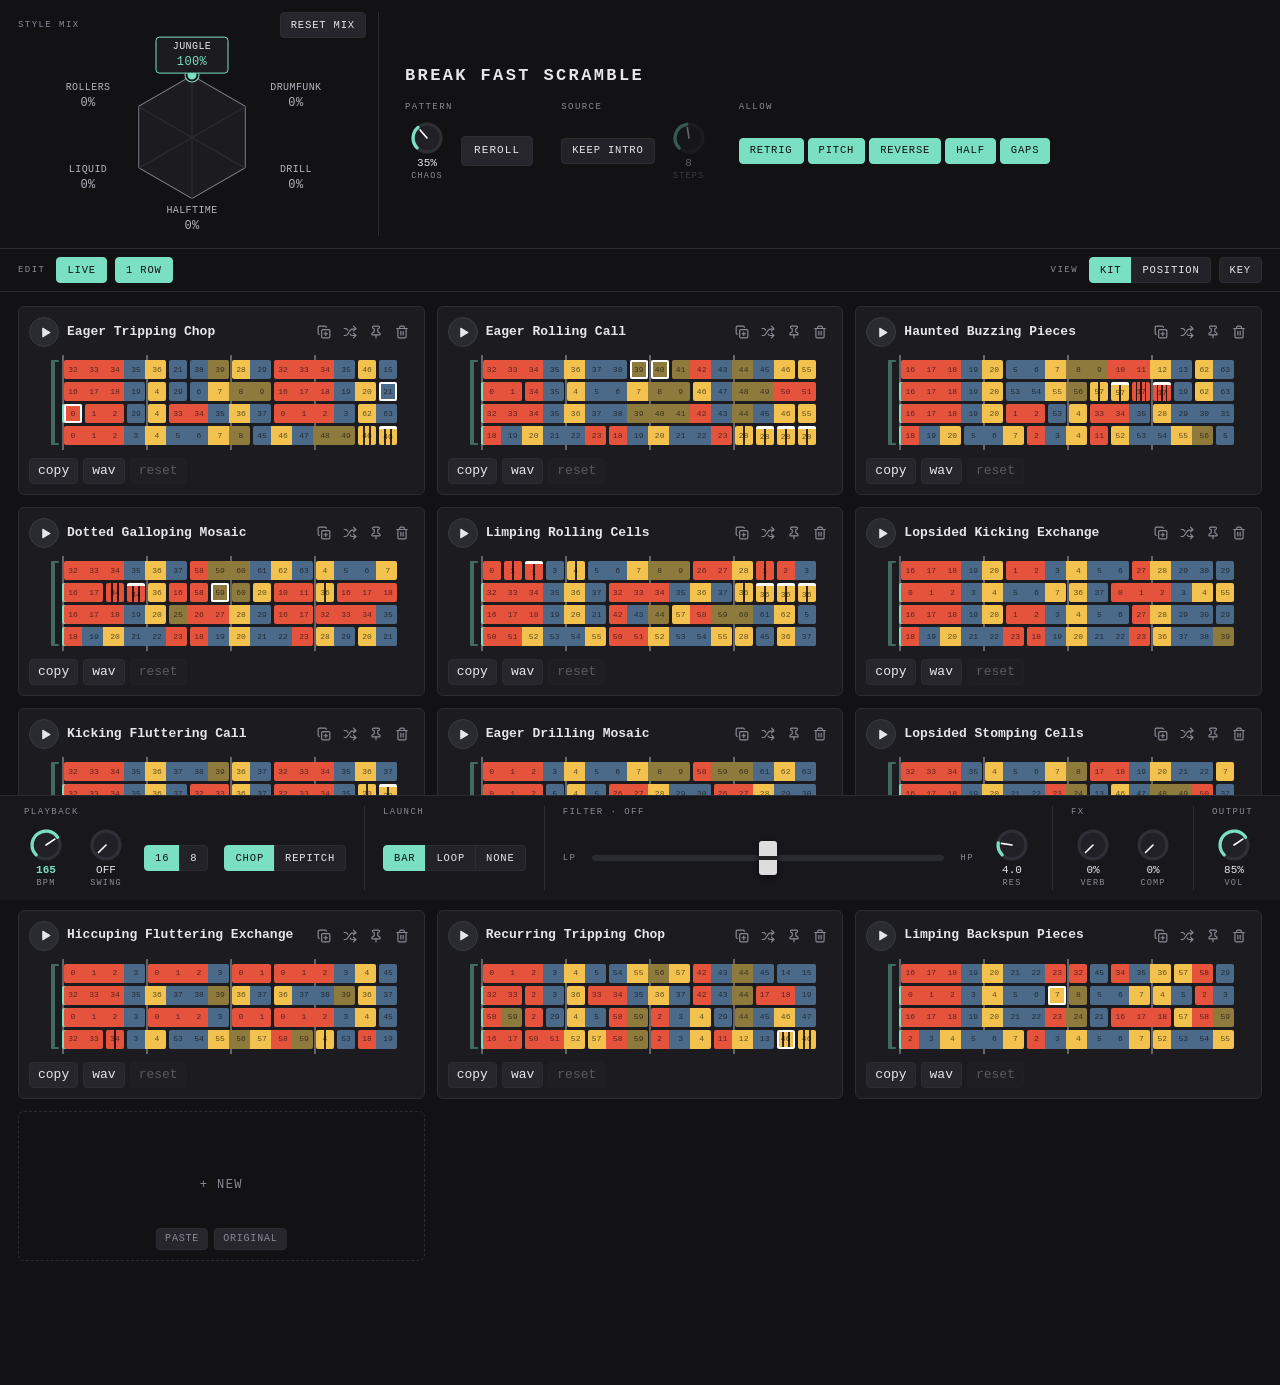
==== index.html @ 6abf44e1 "Add style blend pad and refine pattern editing and playback" ====
<!DOCTYPE html>
<html lang="en">
<head>
<meta charset="utf-8">
<title>Break Fast Scramble</title>
<link rel="stylesheet" href="css/styles.css">
</head>
<body>
<header class="generation-deck">
  <div id="ideas"></div>
  <div class="generation-controls">
    <h1>BREAK FAST SCRAMBLE</h1>
    <div class="generation-mod"><span class="cap">PATTERN</span><div class="row">
      <div class="knob" data-k="chaos" data-min="0" data-max="1" data-step="0.01" data-def="0.35" data-label="CHAOS"></div>
      <button id="gen" data-tip="REROLL — replace the current batch using the same settings. Pinned patterns and the playing pattern stay in place.">REROLL</button>
    </div></div>
    <div class="generation-mod"><span class="cap">SOURCE</span><div class="row">
      <button class="tog" data-k="keepIntro" data-tip="KEEP INTRO — use the first STEPS slices from the source break at the start of each generated pattern. The remaining steps stay in place.">KEEP INTRO</button>
      <div class="knob" data-k="lockN" data-min="1" data-max="16" data-step="1" data-def="8" data-label="STEPS"></div>
    </div></div>
    <div class="generation-mod"><span class="cap">ALLOW</span><div class="row"><div class="togs">
      <button class="tog" data-k="retrig" data-tip="RETRIG — stutter rolls: a slice retriggered inside one 16th, usually a snare at a phrase end. ×2 = 32nds, ×3 = 16th triplets, ×4 = 64ths. Shown as a cell split into that many parts.">RETRIG</button><button class="tog" data-k="pitch" data-tip="PITCH — rolls that ramp up in pitch, and half-time drags pitched down.">PITCH</button><button class="tog" data-k="rev" data-tip="REVERSE — the odd slice played backwards, usually just before a downbeat.">REVERSE</button><button class="tog" data-k="half" data-tip="HALF — half-speed drag: a segment of the break plays at half speed, so it lasts twice as long and drops an octave, like a slowing record. Lands at the end of a bar. With REVERSE also on, about 1 in 3 plays backwards: a rewind swell into the next downbeat.">HALF</button><button class="tog" data-k="gap" data-tip="GAPS — drops an occasional off-beat slice to silence.">GAPS</button>
    </div></div></div>
  </div>
</header>
<div id="pattern-tools" role="group" aria-label="Pattern editing and view">
  <div class="pattern-tool-group" role="group" aria-label="Edit"><span class="cap">EDIT</span>
    <button class="tog" data-k="live" data-tip="LIVE — while you drag a selection, the cards already show (and play) the swap or clone at the spot you're over. Move away and they go back; let go to keep it.">LIVE</button>
    <button class="tog" data-k="oneRow" data-tip="1 ROW — selections stay inside a single bar: a marquee only picks steps in the row it started on, and ⇧-click extends sideways only.">1 ROW</button>
  </div>
  <div class="pattern-tool-group" role="group" aria-label="View"><span class="cap">VIEW</span>
    <div class="seg" data-k="colors"><button data-v="kit" data-tip="KIT — colour each step by drum: kick, snare, ghost, ride.">KIT</button><button data-v="pos" data-tip="POSITION — colour each step by where it sits in the source: dark blue at the start of the break through purple and orange to yellow at the end (readable with red-green colour blindness). Unbroken segments read as smooth gradients; jumps show as colour breaks you can trace back to the source map.">POSITION</button></div>
    <button class="tog" data-k="keyShow" data-tip="KEY — see the full source pattern, play the original sample, and look up grid markings and editing shortcuts.">KEY</button>
  </div>
</div>
<div id="srcmap"></div>
<main id="cards"></main>
<div id="newtile">
  <button class="nt-go" title="a new pattern from the generator (current STYLES and settings)">+ NEW</button>
  <div class="nt-small"><button class="nt-paste" title="paste a pattern instead">PASTE</button><button class="nt-orig" title="bring back ORIGINAL: the break as it is, read-only, to listen to and drag steps from">ORIGINAL</button></div>
  <form class="nt-form"><input class="nt-in" spellcheck="false" autocomplete="off" placeholder="paste a pattern"><div class="nt-btns"><button type="submit" class="pri">LOAD</button><button type="button" class="nt-x">CANCEL</button></div><p>one token per 16th, <code>|</code> between bars · <code>12r</code> reversed · <code>12x3</code> roll · <code>12+5</code> pitch · <code>.</code> rest</p></form>
</div>
<div id="dj">
  <div class="mod"><span class="cap">PLAYBACK</span><div class="row">
    <div class="knob hero" data-k="out" data-min="80" data-max="200" data-step="0.5" data-def="165" data-label="BPM"></div>
    <div class="knob" data-k="swing" data-min="50" data-max="75" data-step="1" data-def="50" data-label="SWING"></div>
    <div class="seg" data-k="swU" data-tip="SWING ON — 16: every off-beat 16th is late (hats and ghost notes shuffle; jungle and garage feel). 8: the off-beat 8th is late, and the two 16ths inside each 8th stretch or squeeze to fit (a bigger, hip-hop or boogie lope)."><button data-v="16">16</button><button data-v="8">8</button></div>
    <div class="seg" data-k="mode"><button data-v="chop" data-tip="CHOP — each slice plays at its original pitch and is cut off when the next 16th starts. Keeps the tone; decays get shorter as BPM rises.">CHOP</button><button data-v="repitch" data-tip="REPITCH — the whole break is sped up like a sampler (165/140 ≈ +2.8 semitones). Nothing is cut; everything gets brighter and tighter.">REPITCH</button></div>
  </div></div>
  <div class="mod"><span class="cap">LAUNCH</span><div class="row">
    <div class="seg" data-k="q" data-tip="LAUNCH QUANTISE — when you press play on another pattern (or bar) while one is playing. BAR: switch at the next bar line. LOOP: let the current loop region finish first. NONE: switch instantly."><button data-v="bar">BAR</button><button data-v="loop">LOOP</button><button data-v="none">NONE</button></div>
  </div></div>
  <div class="mod fmod"><span class="cap">FILTER · <span id="fval">OFF</span></span><div class="row">
    <span class="cap">LP</span><div id="fader" data-tip="DJ filter — drag left for low-pass, right for high-pass, centre is off. Double-click to reset. Live only; WAV exports are dry (no filter, comp or verb)."><div id="ftrack"><div id="ffill"></div><div id="fcap"></div></div></div><span class="cap">HP</span>
    <div class="knob" data-k="res" data-min="0.5" data-max="18" data-step="0.1" data-def="4" data-label="RES"></div>
  </div></div>
  <div class="mod"><span class="cap">FX</span><div class="row">
    <div class="knob" data-k="verb" data-min="0" data-max="1" data-step="0.01" data-def="0" data-label="VERB"></div>
    <div class="knob" data-k="comp" data-min="0" data-max="1" data-step="0.01" data-def="0" data-label="COMP"></div>
  </div></div>
  <div class="mod"><span class="cap">OUTPUT</span><div class="row">
    <div class="knob" data-k="vol" data-min="0" data-max="1.2" data-step="0.01" data-def="0.85" data-label="VOL"></div>
  </div></div>
</div>
<div id="selbar" role="group" aria-label="Selected steps">
  <div class="sb-section sb-slice" role="group" aria-labelledby="sb-slice-label">
    <span id="sb-slice-label" class="sb-label">Slice</span>
    <div class="sb-grp">
      <button type="button" class="sb-vt" aria-expanded="false" aria-controls="sb-values" title="Show or edit the slice values of the selection">EDIT ▸</button>
      <input id="sb-values" class="sb-in" aria-label="Slice numbers" spellcheck="false" autocomplete="off" title="Enter a slice number to start a run, or one number per selected step. Esc cancels.">
    </div>
  </div>
  <div class="sb-section" role="group" aria-labelledby="sb-pitch-label">
    <span id="sb-pitch-label" class="sb-label">Pitch</span>
    <div class="sb-grp">
      <button type="button" data-op="pdn" title="Pitch down a semitone (⇧ = octave)" aria-label="Lower pitch">−</button>
      <span class="sb-p">0 st</span>
      <button type="button" data-op="pup" title="Pitch up a semitone (⇧ = octave)" aria-label="Raise pitch">+</button>
    </div>
  </div>
  <div class="sb-section" role="group" aria-labelledby="sb-gain-label">
    <span id="sb-gain-label" class="sb-label">Gain</span>
    <div class="sb-grp">
      <button type="button" data-op="vdn" title="Lower gain by 1 dB (⇧ = 6 dB)" aria-label="Lower gain">−</button>
      <button type="button" data-op="vreset" class="sb-db" title="Reset gain to 0 dB">0 dB</button>
      <button type="button" data-op="vup" title="Raise gain by 1 dB (⇧ = 6 dB)" aria-label="Raise gain">+</button>
    </div>
  </div>
  <div class="sb-section" role="group" aria-labelledby="sb-playback-label">
    <span id="sb-playback-label" class="sb-label">Playback</span>
    <div class="sb-grp">
      <button type="button" data-op="rev" title="Reverse selected audio">REVERSE</button>
      <button type="button" data-op="half" title="Play the selected span at half speed, or return its half-speed runs to normal speed" aria-label="Half speed">HALF</button>
    </div>
  </div>
  <div class="sb-section" role="group" aria-labelledby="sb-retrigger-label">
    <span id="sb-retrigger-label" class="sb-label">Retrigger</span>
    <div class="sb-grp">
      <button type="button" data-op="x1" title="No retrigger">×1</button>
      <button type="button" data-op="x2" title="Retrigger ×2 (32nds)">×2</button>
      <button type="button" data-op="x3" title="Retrigger ×3 (triplets)">×3</button>
      <button type="button" data-op="x4" title="Retrigger ×4 (64ths)">×4</button>
    </div>
  </div>
  <div class="sb-section" role="group" aria-labelledby="sb-actions-label">
    <span id="sb-actions-label" class="sb-label">Selection</span>
    <div class="sb-grp">
      <button type="button" data-op="regen" title="Regenerate the selection and fit the steps around it (⌘Z undoes)">REROLL</button>
      <button type="button" data-op="del" title="Clear to rests (Delete)">CLEAR</button>
    </div>
  </div>
</div>
<div id="tip"></div>
<div id="drop">drop a 4-bar break (wav/aiff/mp3)</div>
<script src="amen-data.js"></script>
<script src="js/core.js"></script>
<script src="js/analysis.js"></script>
<script src="js/pattern.js"></script>
<script src="js/generator.js"></script>
<script src="js/ideas.js"></script>
<script src="js/playback.js"></script>
<script src="js/namer.js"></script>
<script src="js/cards.js"></script>
<script src="js/editing.js"></script>
<script src="js/controls.js"></script>
<script src="js/main.js"></script>
</body>
</html>
---- css/styles.css ----
:root {
  --bg: #121214;
  --panel: #1c1c20;
  --line: #2c2c33;
  --fg: #e6e6ea;
  --dim: #8a8a96;
  --K: #e5533d;
  --S: #f2c14e;
  --g: #8f7a3e;
  --h: #4b6a8a;
  --acc: #7be0c3;
}
* {
  box-sizing: border-box;
}
body {
  margin: 0;
  background: var(--bg);
  color: var(--fg);
  font:
    13px/1.4 ui-monospace,
    SFMono-Regular,
    Menlo,
    monospace;
}
label {
  color: var(--dim);
  display: flex;
  gap: 6px;
  align-items: center;
}
input[type='number'] {
  width: 56px;
}
input,
select,
button,
textarea {
  background: #26262c;
  color: var(--fg);
  border: 1px solid var(--line);
  border-radius: 4px;
  font: inherit;
  padding: 4px 7px;
}
button {
  cursor: pointer;
}
button:hover {
  border-color: var(--acc);
}
button.pri {
  background: var(--acc);
  color: #111;
  border-color: var(--acc);
  font-weight: 600;
}
#srcmap {
  display: grid;
  grid-template-columns: auto minmax(0, 1fr);
  align-items: start;
  gap: 10px 18px;
  padding: 10px 18px;
  border-bottom: 1px solid var(--line);
}
#srcmap .source-card {
  width: max-content;
  padding: 0;
  border: 0;
  background: transparent;
}
#srcmap .source-card .top {
  margin-bottom: 3px;
}
@media (max-width: 650px) {
  #srcmap {
    grid-template-columns: minmax(0, 1fr);
  }
}
#srcmap .source-card .gwrap,
#srcmap .source-card .grid,
#srcmap .source-card .grid .row {
  cursor: default;
}
/* one fixed grid everywhere: 15px cells, 3px gutters; joins bridge the gutter instead of closing it, so columns always line up */
.card .grid .row {
  display: flex;
  gap: 3px;
  margin-bottom: 3px;
}
.cell.join {
  border-top-left-radius: 0;
  border-bottom-left-radius: 0;
}
.cell.joinR {
  border-top-right-radius: 0;
  border-bottom-right-radius: 0;
}
.cell.join::before {
  content: '';
  position: absolute;
  left: -3px;
  top: 0;
  bottom: 0;
  width: 3px;
  background-color: inherit;
}
.cell {
  width: 15px;
  height: 18px;
  border-radius: 2px;
  font-size: 8px;
  display: flex;
  align-items: center;
  justify-content: center;
  color: #0009;
  position: relative;
  flex: none;
}
.card .cell {
  width: var(--cw, 15px);
  height: var(--ch, 18px);
  font-size: var(--cf, 8px);
}
.card .rp {
  height: var(--ch, 18px);
}
.cell.K {
  background-color: var(--K);
}
.cell.S {
  background-color: var(--S);
}
.cell.g {
  background-color: var(--g);
}
.cell.h {
  background-color: var(--h);
}
.cell.rest {
  background-color: #222;
  color: #555;
}
.cell.rev:not(.hs) {
  box-shadow: inset 0 0 0 2px #fff;
}
.reverse-run {
  position: absolute;
  inset: 0;
  border: 2px solid #fff;
  border-radius: inherit;
  pointer-events: none;
}
.cell.rev-join .reverse-run {
  left: -3px;
  border-left: 0;
}
.cell.rev-joinR .reverse-run {
  border-right: 0;
}
.cell.lifted .reverse-run {
  display: none;
}
.cell.rt {
  background-repeat: no-repeat;
}
.cell.nt {
  background-color: #6c6c78;
  color: #fffc;
}
body.posmode .cell[style*='--pc'] {
  background-color: var(--pc);
  color: var(--pt, #000b);
}
body.posmode .kitonly,
body:not(.posmode) .posonly {
  display: none;
}
/* half speed: each source slice spans two steps, so its number is centred across the pair */
.cell .hn {
  position: absolute;
  left: 0;
  top: 0;
  bottom: 0;
  width: 100%;
  display: flex;
  align-items: center;
  justify-content: center;
  z-index: 2;
  pointer-events: none;
}
.cell .hn.pair {
  width: calc(200% + 3px);
}
.cell.pu {
  border-top: 3px solid #fff;
}
.cell.pd {
  border-bottom: 3px solid #000;
}
.cell.now {
  outline: 2px solid #fff;
  outline-offset: 0;
}
@keyframes beatPulse {
  0% {
    transform: scale(1.22);
    filter: brightness(1.35);
  }
  100% {
    transform: none;
    filter: none;
  }
}
@keyframes barPulse {
  0% {
    transform: scale(1.32);
    filter: brightness(1.6);
  }
  100% {
    transform: none;
    filter: none;
  }
}
.cell.pulse {
  animation: beatPulse 0.22s ease-out;
  z-index: 1;
}
.cell.pulseBar {
  animation: barPulse 0.3s ease-out;
  z-index: 1;
}
/* Compact legend columns. */
.key {
  display: flex;
  flex-wrap: wrap;
  align-items: flex-start;
  row-gap: 8px;
}
.kg {
  display: flex;
  flex-direction: column;
  gap: 5px;
  padding: 0 16px;
  border-left: 1px solid var(--line);
}
.kg:first-child {
  padding-left: 0;
  border-left: 0;
}
.kr {
  display: grid;
  grid-auto-flow: column;
  grid-template-rows: repeat(4, 18px);
  column-gap: 14px;
  row-gap: 3px;
}
.ki {
  display: flex;
  align-items: center;
  gap: 7px;
  font-size: 10px;
  color: var(--dim);
  white-space: nowrap;
}
.kx {
  display: flex;
  align-items: center;
  gap: 3px;
  min-width: 15px;
}
.kx .cell {
  cursor: default;
}
main {
  display: grid;
  grid-template-columns: repeat(auto-fill, minmax(350px, 1fr));
  gap: 12px;
  padding: 14px 18px;
}
.card {
  background: var(--panel);
  border: 1px solid var(--line);
  border-radius: 6px;
  padding: 10px;
}
.card.playing {
  border-color: var(--acc);
}
/* one continuous pointer area across buttons, rows and the gaps between them (no cursor flicker crossing gutters) */
.gwrap {
  display: flex;
  gap: 0;
  cursor: pointer;
  position: relative;
}
.ghost {
  position: fixed;
  left: 0;
  top: 0;
  z-index: 50;
  pointer-events: none;
  will-change: transform;
  filter: drop-shadow(0 8px 14px #000c) drop-shadow(0 2px 3px #0008);
}
/* Overlap both edges of the gutter so fractional drag transforms can't expose a seam. */
.ghost .cell.join::before {
  left: -4px;
  width: 5px;
}
.ghost.cloning::after {
  content: '+';
  position: absolute;
  right: -7px;
  top: -8px;
  width: 14px;
  height: 14px;
  border-radius: 7px;
  background: var(--acc);
  color: #111;
  font:
    700 11px/14px ui-monospace,
    monospace;
  text-align: center;
}
.ghost.flying {
  z-index: 49;
  filter: drop-shadow(0 4px 8px #000a);
}
.cell.lifted {
  background-color: #1b1b20 !important;
  background-image: none !important;
  color: transparent !important;
  box-shadow: inset 0 0 0 1px #34343c !important;
}
.cell.lifted::before {
  display: none;
}
@keyframes landed {
  0% {
    transform: scale(1.12);
    filter: brightness(1.4);
  }
  100% {
    transform: none;
    filter: none;
  }
}
.cell.landed {
  animation: landed 0.22s ease-out;
}
#selbar {
  position: fixed;
  z-index: 40;
  display: none;
  align-items: center;
  flex-wrap: wrap;
  max-width: calc(100vw - 16px);
  gap: 6px 0;
  padding: 4px 2px;
  background: #26262c;
  border: 1px solid #3a3a44;
  border-radius: 7px;
  box-shadow: 0 8px 24px #000b;
}
/* appears by rising out of the selected cells (no sliding from wherever it was last) */
@keyframes sbRise {
  from {
    opacity: 0;
    transform: translateY(10px) scale(0.94);
  }
  to {
    opacity: 1;
    transform: none;
  }
}
@keyframes sbDrop {
  from {
    opacity: 0;
    transform: translateY(-10px) scale(0.94);
  }
  to {
    opacity: 1;
    transform: none;
  }
}
#selbar.show {
  display: flex;
  animation: sbRise 0.16s cubic-bezier(0.2, 0.8, 0.2, 1);
}
#selbar.show.below {
  animation-name: sbDrop;
}
#selbar button {
  min-width: 21px;
  height: 23px;
  padding: 0 5px;
  font-size: 10px;
  letter-spacing: 0.06em;
  border-radius: 4px;
  background: #1f1f24;
}
#selbar button.on {
  background: var(--acc);
  color: #111;
  border-color: var(--acc);
}
#selbar .sb-section {
  display: grid;
  min-width: 0;
  gap: 3px;
  padding: 0 5px;
  border-inline-end: 1px solid #3a3a44;
}
#selbar .sb-section:last-child {
  border-inline-end: 0;
}
#selbar .sb-label {
  color: #b5b5c1;
  font-size: 10px;
  letter-spacing: 0.1em;
  line-height: 1;
  text-transform: uppercase;
}
#selbar .sb-grp {
  display: flex;
  gap: 2px;
  align-items: center;
}
#selbar .sb-p {
  white-space: nowrap;
  min-width: 3ch;
  text-align: center;
  font-size: 10px;
  font-variant-numeric: tabular-nums;
  color: var(--fg);
}
#selbar .sb-db {
  min-width: 4ch;
  font-variant-numeric: tabular-nums;
  letter-spacing: 0;
}
#selbar .sb-in {
  height: 23px;
  min-width: 4ch;
  max-width: 22ch;
  padding: 0 6px;
  font-size: 11px;
  font-family: inherit;
  background: #141418;
  color: #fff;
  border: 1px solid #3a3a44;
  border-radius: 4px;
  outline: 0;
  text-align: center;
}
#selbar .sb-db:disabled {
  background: transparent;
  border-color: transparent;
  color: var(--fg);
  cursor: default;
}
#selbar:not(.vals) .sb-in {
  display: none;
}
#selbar.one .sb-in {
  display: block;
}
#selbar.one .sb-vt {
  display: none;
}
#selbar .sb-in:focus {
  border-color: var(--acc);
}
#selbar .sb-in.bad {
  border-color: #e5484d;
  animation: sbShake 0.25s;
}
@keyframes sbShake {
  25% {
    transform: translateX(-3px);
  }
  75% {
    transform: translateX(3px);
  }
}
#selbar::after {
  content: '';
  position: absolute;
  left: var(--ax, 50%);
  bottom: -5px;
  width: 8px;
  height: 8px;
  margin-left: -4px;
  background: #26262c;
  border-right: 1px solid #3a3a44;
  border-bottom: 1px solid #3a3a44;
  transform: rotate(45deg);
}
#selbar.below::after {
  bottom: auto;
  top: -5px;
  transform: rotate(225deg);
}
.marq {
  position: fixed;
  border: 1px dashed var(--acc);
  background: rgba(123, 224, 195, 0.12);
  pointer-events: none;
  z-index: 5;
}
/* selection frame: drawn by ::after so a joined run (hit + tail) selected together reads as one block, with no inner edges */
.cell.sel {
  z-index: 2;
}
.cell.sel::after {
  content: '';
  position: absolute;
  inset: -1px;
  border: 2px solid var(--acc);
  border-radius: inherit;
  pointer-events: none;
}
.cell.pd.sel::after {
  bottom: -4px;
}
.cell.sel + .cell.sel.join::after {
  left: 0;
  border-left-width: 0;
}
.cell.sel.joinR:has(+ .cell.sel.join)::after {
  right: 0;
  border-right-width: 0;
}
.cell.sel + .cell.sel.join::before {
  top: -1px;
  bottom: -1px;
  box-sizing: border-box;
  border-top: 2px solid var(--acc);
  border-bottom: 2px solid var(--acc);
}
.cell.pd.sel + .cell.pd.sel.join::before {
  bottom: -4px;
}
.cell.drop {
  outline: 2px dashed #fff;
  outline-offset: -1px;
  z-index: 3;
}
.cell.dropbad {
  outline: 2px solid #e5533d;
  outline-offset: -1px;
}
.card.editing .grid .row {
  cursor: default;
}
.card.editing .cell.sel {
  cursor: grab;
}
.rps {
  padding-right: 2px;
}
.card .grid,
.card .grid .row {
  cursor: pointer;
}
.rps {
  display: flex;
  flex-direction: column;
  gap: 3px;
  padding-top: 5px;
}
.rp {
  width: 16px;
  height: 18px;
  padding: 0;
  font-size: 8px;
  line-height: 1;
  border-radius: 3px;
  color: var(--dim);
  background: transparent;
  border-color: transparent;
}
.rp {
  opacity: 0;
  transition: opacity 0.12s;
  cursor: pointer;
}
.card:hover .rp {
  opacity: 0.35;
}
.card .rp.hot,
.card .rp:hover {
  opacity: 1;
  color: var(--fg);
  border-color: var(--line);
}
.rp.q,
.rp.on {
  opacity: 1 !important;
}
/* while selecting / dragging / editing, the row ▶s stay out of the way (a queued one still shows) */
.card.editing .rp:not(.q),
body.dragging .rp:not(.q) {
  opacity: 0 !important;
  pointer-events: none;
}
.rp.on {
  color: #111;
  background: var(--acc);
  border-color: var(--acc);
}
.lgut {
  position: relative;
  width: 12px;
  flex: none;
  cursor: ns-resize;
  margin-right: 2px;
}
.lbr {
  position: absolute;
  left: 4px;
  width: 4px;
  border-radius: 2px;
  background: var(--acc);
  transition:
    top 0.12s ease-out,
    height 0.12s ease-out;
  pointer-events: none;
}
.lbr::before,
.lbr::after {
  content: '';
  position: absolute;
  left: 0;
  width: 8px;
  height: 2px;
  background: var(--acc);
  border-radius: 1px;
}
.lbr::before {
  top: 0;
}
.lbr::after {
  bottom: 0;
}
.lbr.full {
  opacity: 0.4;
}
.lgut:hover .lbr {
  opacity: 1;
}
.card .grid .row.outloop {
  opacity: 0.45;
}
.card .btns button.dc {
  background: var(--acc);
  color: #111;
  border-color: var(--acc);
}
.rp.q {
  color: var(--acc);
  border: 1px dashed var(--acc);
  animation: qblink 0.5s steps(1) infinite;
}
@keyframes qblink {
  50% {
    border-color: var(--line);
  }
}
.card.queued {
  border-color: var(--acc);
  border-style: dashed;
  animation: qblink 0.5s steps(1) infinite;
}

.card .top {
  display: flex;
  align-items: center;
  margin-bottom: 8px;
  gap: 8px;
}
.card .top .nm {
  flex: 1;
  min-width: 0;
  overflow: hidden;
  text-overflow: ellipsis;
  white-space: nowrap;
}
.card .top {
  cursor: grab;
}
.card.ro .top {
  cursor: default;
}
.card.ph {
  background: transparent;
  border: 1px dashed #3a3a44;
}
.card.lifting {
  box-shadow: 0 14px 34px #000c;
  border-color: #3a3a44;
}
.card.swaptg {
  outline: 2px dashed var(--acc);
  outline-offset: -2px;
}
.card .pl {
  width: 30px;
  height: 30px;
  padding: 0;
  border-radius: 50%;
  display: grid;
  place-items: center;
  flex: none;
  background: #2a2a31;
  border: 1px solid #3a3a44;
  color: var(--fg);
}
.card .pl svg {
  width: 13px;
  height: 13px;
}
.card .pl .i-play {
  margin-left: 2px;
}
.card .pl .i-stop {
  display: none;
}
.card .pl:hover {
  border-color: var(--acc);
  color: var(--acc);
}
.card .pl.on {
  background: var(--acc);
  border-color: var(--acc);
  color: #111;
}
.card .pl.on .i-play {
  display: none;
}
.card .pl.on .i-stop {
  display: block;
}
.card .pl.q {
  border: 1px dashed var(--acc);
  color: var(--acc);
  animation: qblink 0.5s steps(1) infinite;
}
.card .nm {
  font-weight: 700;
  font-size: 13px;
}
.card .ico {
  display: flex;
  gap: 2px;
}
.card .ico button {
  width: 24px;
  height: 24px;
  padding: 0;
  display: grid;
  place-items: center;
  background: none;
  border: 0;
  color: var(--dim);
  border-radius: 4px;
  cursor: pointer;
}
.card .ico button:hover {
  color: #fff;
  background: #ffffff14;
}
.card .ico svg {
  width: 14px;
  height: 14px;
}
.card .ico .dl:hover {
  color: #ff6b6b;
}
.card .ico .pn.on {
  color: var(--acc);
}
.card .ico .pn.on svg {
  fill: currentColor;
}
.tags {
  display: flex;
  flex-wrap: wrap;
  gap: 4px;
  margin-bottom: 8px;
}
.tags span {
  font-size: 10px;
  color: var(--dim);
  background: #24242a;
  border-radius: 3px;
  padding: 1px 6px;
}
.card .genes {
  color: var(--dim);
  font-size: 11px;
  margin-bottom: 6px;
  min-height: 15px;
}
#opts {
  display: flex;
  gap: 8px;
}
#opts label {
  gap: 3px;
}
/* beat lines behind the cells, flush against the left edge of steps 0, 4, 8, 12 (like a DAW grid), all the same weight */
.card .grid {
  width: fit-content;
  padding: 5px 0 2px 3px;
  background-image: linear-gradient(90deg, rgba(255, 255, 255, 0.32) 0 2px, transparent 2px);
  background-size: calc((var(--cw, 15px) + 3px) * 4) 100%;
  background-position: 1px 0;
  background-repeat: repeat-x;
}
.card .grid .cell.cut {
  box-shadow: -2px 0 0 0 var(--acc);
}
.card .grid .cell.rev.cut:not(.hs) {
  box-shadow:
    inset 0 0 0 2px #fff,
    -2px 0 0 0 var(--acc);
}
.card .btns {
  display: flex;
  gap: 5px;
  margin-top: 8px;
  flex-wrap: wrap;
}
.card .btns button {
  padding: 3px 8px;
}
.card.pinned {
  box-shadow: inset 0 2px 0 var(--acc);
}
.card .btns button:disabled {
  opacity: 0.3;
  cursor: default;
}
/* NEW tile: sits in the next card slot */
#newtile {
  position: relative;
  border: 1px dashed var(--line);
  border-radius: 6px;
  min-height: 150px;
  display: flex;
}
#newtile .nt-small {
  position: absolute;
  left: 50%;
  bottom: 10px;
  transform: translateX(-50%);
  display: flex;
  gap: 6px;
}
#newtile .nt-small button {
  padding: 3px 8px;
  font-size: 10px;
  letter-spacing: 0.08em;
  color: var(--dim);
}
#newtile.open .nt-small {
  display: none;
}
#newtile .nt-go {
  flex: 1;
  border: 0;
  background: none;
  color: var(--dim);
  font-size: 12px;
  letter-spacing: 0.12em;
}
#newtile .nt-go:hover {
  color: var(--acc);
  background: #ffffff06;
}
#newtile .nt-form {
  display: none;
  flex: 1;
  flex-direction: column;
  justify-content: center;
  gap: 8px;
  padding: 12px;
}
#newtile.open {
  border-color: var(--acc);
  border-style: solid;
}
#newtile.open .nt-go {
  display: none;
}
#newtile.open .nt-form {
  display: flex;
}
#newtile .nt-in {
  width: 100%;
}
#newtile .nt-btns {
  display: flex;
  gap: 6px;
}
#newtile p {
  margin: 0;
  font-size: 10px;
  color: var(--dim);
  line-height: 1.5;
}
textarea {
  width: 100%;
  height: 110px;
}
#drop {
  position: fixed;
  inset: 0;
  background: #000c;
  display: none;
  align-items: center;
  justify-content: center;
  font-size: 22px;
  z-index: 9;
}
/* Style pad and pattern generation share a deck above the edit tools. */
.generation-deck {
  display: grid;
  grid-template-columns: minmax(286px, 360px) minmax(0, 1fr);
  border-bottom: 1px solid var(--line);
  padding: 12px 18px;
}
.generation-controls {
  align-content: center;
  display: flex;
  align-items: center;
  flex-wrap: wrap;
  gap: 14px 28px;
  padding: 12px 26px;
  border-left: 1px solid var(--line);
}
.generation-controls h1 {
  flex-basis: 100%;
  font-size: 17px;
}
.generation-mod {
  display: grid;
  gap: 6px;
}
.generation-mod .row {
  display: flex;
  align-items: center;
  min-height: 64px;
  gap: 12px;
}
.generation-mod .togs {
  flex-wrap: wrap;
}
#pattern-tools,
.pattern-tool-group {
  display: flex;
  align-items: center;
  flex-wrap: wrap;
  gap: 8px;
}
#pattern-tools {
  justify-content: space-between;
  padding: 8px 18px;
  border-bottom: 1px solid var(--line);
}
.pattern-tool-group .cap {
  margin-right: 3px;
}
@media (max-width: 700px) {
  .generation-deck {
    grid-template-columns: minmax(0, 1fr);
    padding: 10px 12px;
  }
  .generation-controls {
    padding: 12px 4px 0;
    border-left: 0;
    border-top: 1px solid var(--line);
    gap: 8px 20px;
  }
}
.mod {
  display: grid;
  grid-template-rows: 12px 64px;
  row-gap: 8px;
  padding: 0 18px;
  border-left: 1px solid var(--line);
}
.mod:first-child {
  border-left: 0;
}
.mod > .row {
  display: flex;
  align-items: center;
  gap: 16px;
}
h1 {
  font-size: 13px;
  line-height: 1.25;
  letter-spacing: 0.14em;
  margin: 0;
  font-weight: 700;
}
.cap {
  color: var(--dim);
  font-size: 9px;
  letter-spacing: 0.16em;
  line-height: 12px;
}
.knob {
  width: 44px;
  display: flex;
  flex-direction: column;
  align-items: center;
  gap: 1px;
  cursor: ns-resize;
  user-select: none;
  touch-action: none;
}
.knob svg {
  width: 36px;
  height: 36px;
  display: block;
}
.knob .v {
  font-size: 11px;
  line-height: 13px;
}
.knob .l {
  font-size: 8.5px;
  line-height: 11px;
  color: var(--dim);
  letter-spacing: 0.14em;
}
.knob.hero .v {
  color: var(--acc);
  font-weight: 700;
}
#tip {
  position: fixed;
  z-index: 20;
  max-width: 270px;
  background: #26262c;
  border: 1px solid #3a3a44;
  border-radius: 6px;
  padding: 8px 10px;
  font-size: 11px;
  line-height: 1.45;
  color: var(--fg);
  box-shadow: 0 6px 20px #000a;
  pointer-events: none;
  opacity: 0;
  transition: opacity 0.12s;
  white-space: pre-line;
}
#tip.show {
  opacity: 1;
}
body.dragging,
body.dragging * {
  user-select: none !important;
  -webkit-user-select: none !important;
  cursor: var(--dragcur) !important;
}
.kin {
  width: 44px;
  height: 13px;
  padding: 0;
  font-size: 11px;
  text-align: center;
  border-radius: 2px;
  border-color: var(--acc);
}
.knob.off {
  opacity: 0.35;
  pointer-events: none;
}
.seg,
.togs {
  display: flex;
  gap: 4px;
}
.seg button,
.tog {
  height: 26px;
  padding: 0 10px;
  font-size: 10.5px;
  letter-spacing: 0.08em;
  border-radius: 4px;
  background: #222228;
}
.seg {
  gap: 0;
}
.seg button {
  border-radius: 0;
  margin-left: -1px;
}
.seg button:first-child {
  border-radius: 4px 0 0 4px;
  margin-left: 0;
}
.seg button:last-child {
  border-radius: 0 4px 4px 0;
}
.seg button.on,
.tog.on {
  background: var(--acc);
  color: #111;
  border-color: var(--acc);
}
#gen {
  height: 30px;
  padding: 0 12px;
  font-size: 11px;
  letter-spacing: 0.1em;
}
.kedit .kr {
  column-gap: 16px;
}
.kedit kbd {
  font: inherit;
  font-size: 9.5px;
  min-width: 52px;
  color: var(--fg);
  letter-spacing: 0.04em;
}
#dj {
  position: fixed;
  left: 0;
  right: 0;
  bottom: 0;
  background: #18181c;
  border-top: 1px solid var(--line);
  display: flex;
  padding: 10px 6px;
  z-index: 5;
}
#dj .mod.fmod {
  flex: 1;
  max-width: 620px;
}
#fader {
  flex: 1;
  height: 40px;
  display: flex;
  align-items: center;
  cursor: ew-resize;
  touch-action: none;
}
#ftrack {
  position: relative;
  width: 100%;
  height: 6px;
  background: #2a2a31;
  border-radius: 3px;
}
#ftrack::before {
  content: '';
  position: absolute;
  left: 50%;
  top: -8px;
  bottom: -8px;
  width: 1px;
  background: #555;
}
#ffill {
  position: absolute;
  top: 0;
  bottom: 0;
  background: var(--acc);
  border-radius: 3px;
}
#fcap {
  position: absolute;
  top: 50%;
  width: 18px;
  height: 34px;
  margin: -17px 0 0 -9px;
  background: #ddd;
  border-radius: 3px;
  box-shadow: 0 2px 6px #0008;
  background-image: linear-gradient(#ddd 45%, #222 45%, #222 55%, #ddd 55%);
}
body {
  padding-bottom: 110px;
}
.card.ro {
  border-style: dashed;
}
.card.ro .sh,
.card.ro .pn,
.card.ro .rs {
  display: none;
}
.card.ro .nm {
  letter-spacing: 0.12em;
}
#ideas {
  align-self: center;
  padding-right: 12px;
}
.style-mixer {
  width: min(100%, 360px);
}
.style-mixer-bar {
  display: flex;
  align-items: center;
  justify-content: space-between;
}
.style-field {
  position: relative;
  height: 198px;
}
.style-pad,
.style-tip,
.style-origin,
.style-puck {
  position: absolute;
  translate: -50% -50%;
}
.style-pad {
  top: 50%;
  left: 50%;
  width: 124px;
  height: 124px;
  border: 0;
  background: none;
  cursor: crosshair;
  touch-action: none;
}
.style-hex,
.style-hex::before {
  position: absolute;
  inset: 0;
  clip-path: polygon(50% 0%, 93.3% 25%, 93.3% 75%, 50% 100%, 6.7% 75%, 6.7% 25%);
}
.style-hex {
  background: var(--dim);
}
.style-hex::before {
  content: '';
  inset: 1px;
  background: var(--panel);
}
.style-hex > span {
  position: absolute;
  top: 50%;
  left: 50%;
  width: 50%;
  height: 1px;
  background: var(--line);
  transform: rotate(var(--spoke));
  transform-origin: left center;
}
.style-puck {
  width: 13px;
  height: 13px;
  border: 2px solid var(--bg);
  border-radius: 50%;
  background: var(--acc);
  box-shadow: 0 0 0 1px var(--acc);
  pointer-events: none;
}
.style-tip,
.style-origin {
  left: calc(50% + var(--tip-x) * 120px);
  top: calc(50% + var(--tip-y) * 82px);
}
.style-origin {
  border: 1px dashed var(--dim);
  border-radius: 4px;
  pointer-events: none;
}
.style-tip {
  min-width: 73px;
  padding: 2px 5px;
  color: #b4b4bd;
  background: transparent;
  border-color: transparent;
  font-size: 10px;
  letter-spacing: 0.04em;
  cursor: grab;
  touch-action: none;
  user-select: none;
}
.style-tip.style-tip-lifted {
  z-index: 1;
  cursor: grabbing;
  background: var(--panel);
  box-shadow: 0 3px 10px #0008;
}
.style-tip.style-tip-target {
  outline: 1px dashed var(--acc);
  outline-offset: 2px;
}
.style-tip.mixed {
  color: var(--fg);
  border-color: var(--line);
  background: var(--panel);
}
.style-tip:hover,
.style-tip[aria-pressed='true'] {
  border-color: var(--acc);
}
.style-share {
  display: block;
  font-size: 12px;
  font-variant-numeric: tabular-nums;
}
.style-tip.mixed .style-share {
  color: var(--acc);
}
body.nokey #srcmap {
  display: none;
}
#ideasReset {
  height: 26px;
  padding: 0 10px;
  font-size: 10.5px;
  letter-spacing: 0.08em;
  border-radius: 4px;
}
/* Hovering a mixed style highlights the steps it changes. */
.card.marking .grid .cell:not(.mk),
body.marking .card:not(.marking) .grid .cell {
  opacity: 0.22;
}
/* a step's level: quieter steps read darker (brightness, so it doesn't fight the knob-hover dimming) */
.cell[style*='--lv'] {
  filter: brightness(var(--lv));
}
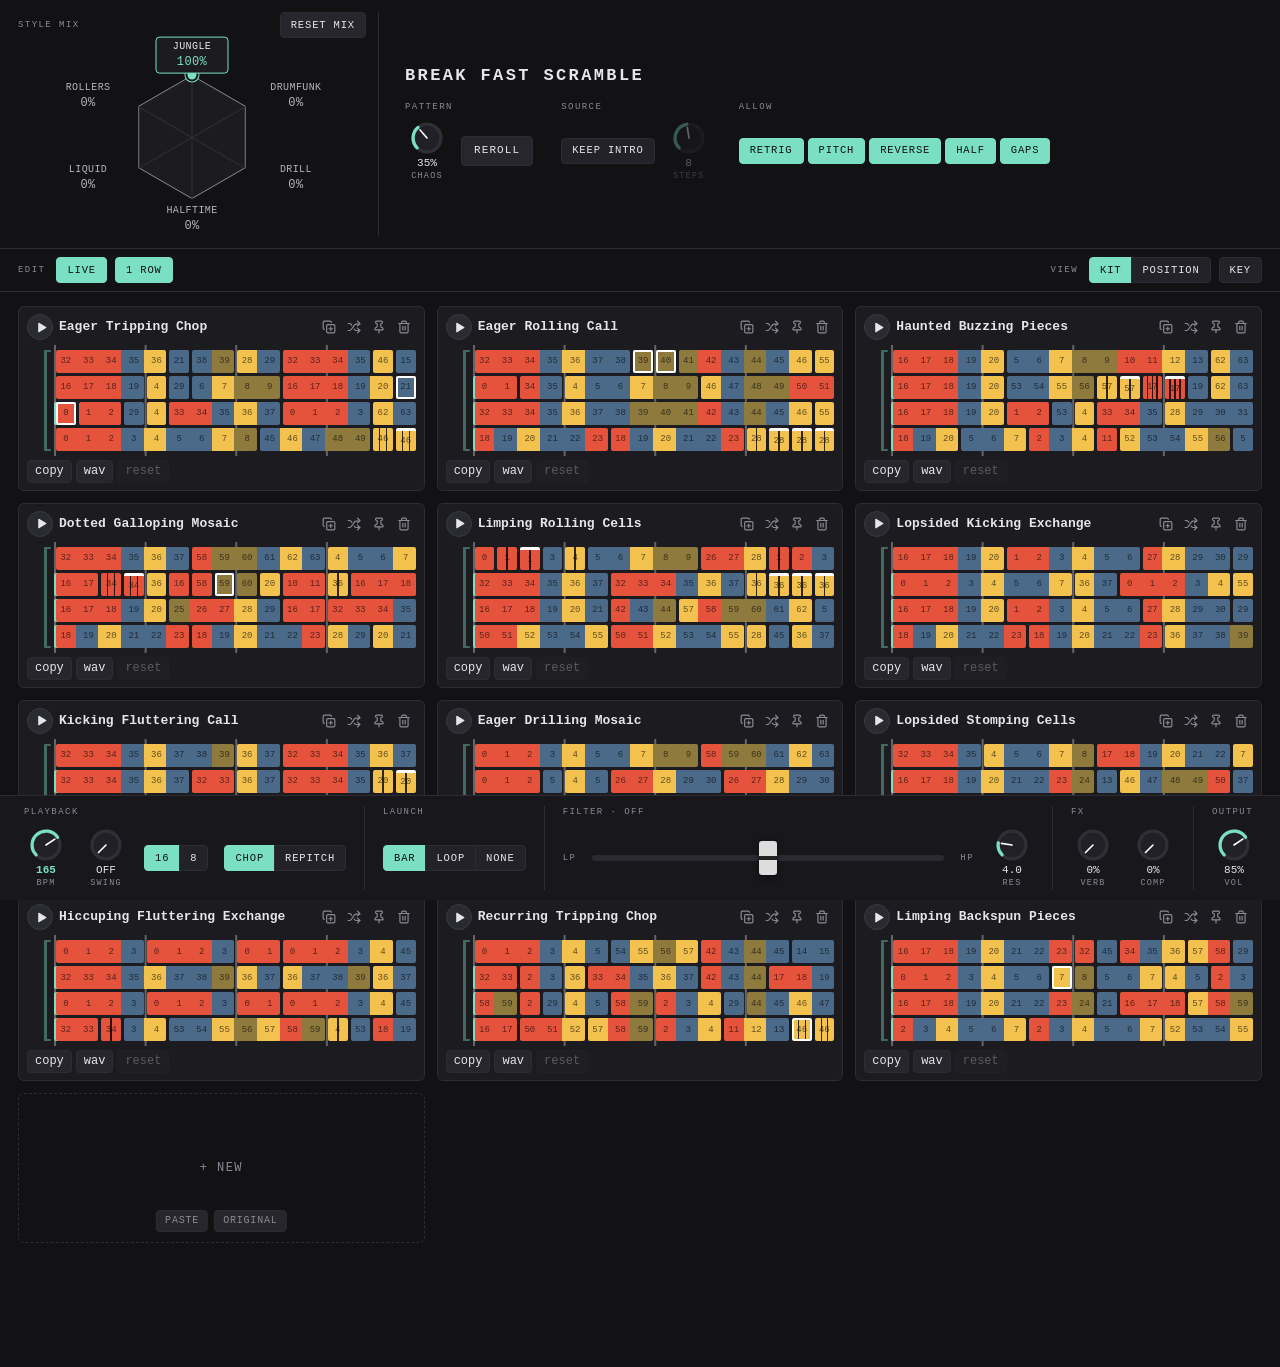
==== commit c060722c: "Publish Break Fast Scramble" ====
--- a/index.html
+++ b/index.html
@@ -45,7 +45,7 @@
     <div class="knob hero" data-k="out" data-min="80" data-max="200" data-step="0.5" data-def="165" data-label="BPM"></div>
     <div class="knob" data-k="swing" data-min="50" data-max="75" data-step="1" data-def="50" data-label="SWING"></div>
     <div class="seg" data-k="swU" data-tip="SWING ON — 16: every off-beat 16th is late (hats and ghost notes shuffle; jungle and garage feel). 8: the off-beat 8th is late, and the two 16ths inside each 8th stretch or squeeze to fit (a bigger, hip-hop or boogie lope)."><button data-v="16">16</button><button data-v="8">8</button></div>
-    <div class="seg" data-k="mode"><button data-v="chop" data-tip="CHOP — each slice plays at its original pitch and is cut off when the next 16th starts. Keeps the tone; decays get shorter as BPM rises.">CHOP</button><button data-v="repitch" data-tip="REPITCH — the whole break is sped up like a sampler (165/140 ≈ +2.8 semitones). Nothing is cut; everything gets brighter and tighter.">REPITCH</button></div>
+    <div class="seg" data-k="mode"><button data-v="chop" data-tip="CHOP — slices keep their pitch. At slower tempos they can end before the next step.">CHOP</button><button data-v="repitch" data-tip="REPITCH — the whole break is sped up like a sampler (165/140 ≈ +2.8 semitones). Nothing is cut; everything gets brighter and tighter.">REPITCH</button></div>
   </div></div>
   <div class="mod"><span class="cap">LAUNCH</span><div class="row">
     <div class="seg" data-k="q" data-tip="LAUNCH QUANTISE — when you press play on another pattern (or bar) while one is playing. BAR: switch at the next bar line. LOOP: let the current loop region finish first. NONE: switch instantly."><button data-v="bar">BAR</button><button data-v="loop">LOOP</button><button data-v="none">NONE</button></div>
--- a/css/styles.css
+++ b/css/styles.css
@@ -282,7 +282,7 @@
   background: var(--panel);
   border: 1px solid var(--line);
   border-radius: 6px;
-  padding: 10px;
+  padding: 7px 8px;
 }
 .card.playing {
   border-color: var(--acc);
@@ -557,9 +557,6 @@
 .card.editing .cell.sel {
   cursor: grab;
 }
-.rps {
-  padding-right: 2px;
-}
 .card .grid,
 .card .grid .row {
   cursor: pointer;
@@ -569,9 +566,10 @@
   flex-direction: column;
   gap: 3px;
   padding-top: 5px;
+  padding-right: 1px;
 }
 .rp {
-  width: 16px;
+  width: 14px;
   height: 18px;
   padding: 0;
   font-size: 8px;
@@ -612,15 +610,15 @@
 }
 .lgut {
   position: relative;
-  width: 12px;
+  width: 10px;
   flex: none;
   cursor: ns-resize;
-  margin-right: 2px;
+  margin-right: 1px;
 }
 .lbr {
   position: absolute;
-  left: 4px;
-  width: 4px;
+  left: 2px;
+  width: 3px;
   border-radius: 2px;
   background: var(--acc);
   transition:
@@ -633,7 +631,7 @@
   content: '';
   position: absolute;
   left: 0;
-  width: 8px;
+  width: 7px;
   height: 2px;
   background: var(--acc);
   border-radius: 1px;
@@ -677,8 +675,8 @@
 .card .top {
   display: flex;
   align-items: center;
-  margin-bottom: 8px;
-  gap: 8px;
+  margin-bottom: 5px;
+  gap: 6px;
 }
 .card .top .nm {
   flex: 1;
@@ -706,8 +704,8 @@
   outline-offset: -2px;
 }
 .card .pl {
-  width: 30px;
-  height: 30px;
+  width: 26px;
+  height: 26px;
   padding: 0;
   border-radius: 50%;
   display: grid;
@@ -753,7 +751,7 @@
 }
 .card .ico {
   display: flex;
-  gap: 2px;
+  gap: 1px;
 }
 .card .ico button {
   width: 24px;
@@ -829,12 +827,13 @@
 }
 .card .btns {
   display: flex;
-  gap: 5px;
-  margin-top: 8px;
+  gap: 4px;
+  margin-top: 4px;
   flex-wrap: wrap;
 }
 .card .btns button {
-  padding: 3px 8px;
+  padding: 2px 7px;
+  font-size: 12px;
 }
 .card.pinned {
   box-shadow: inset 0 2px 0 var(--acc);
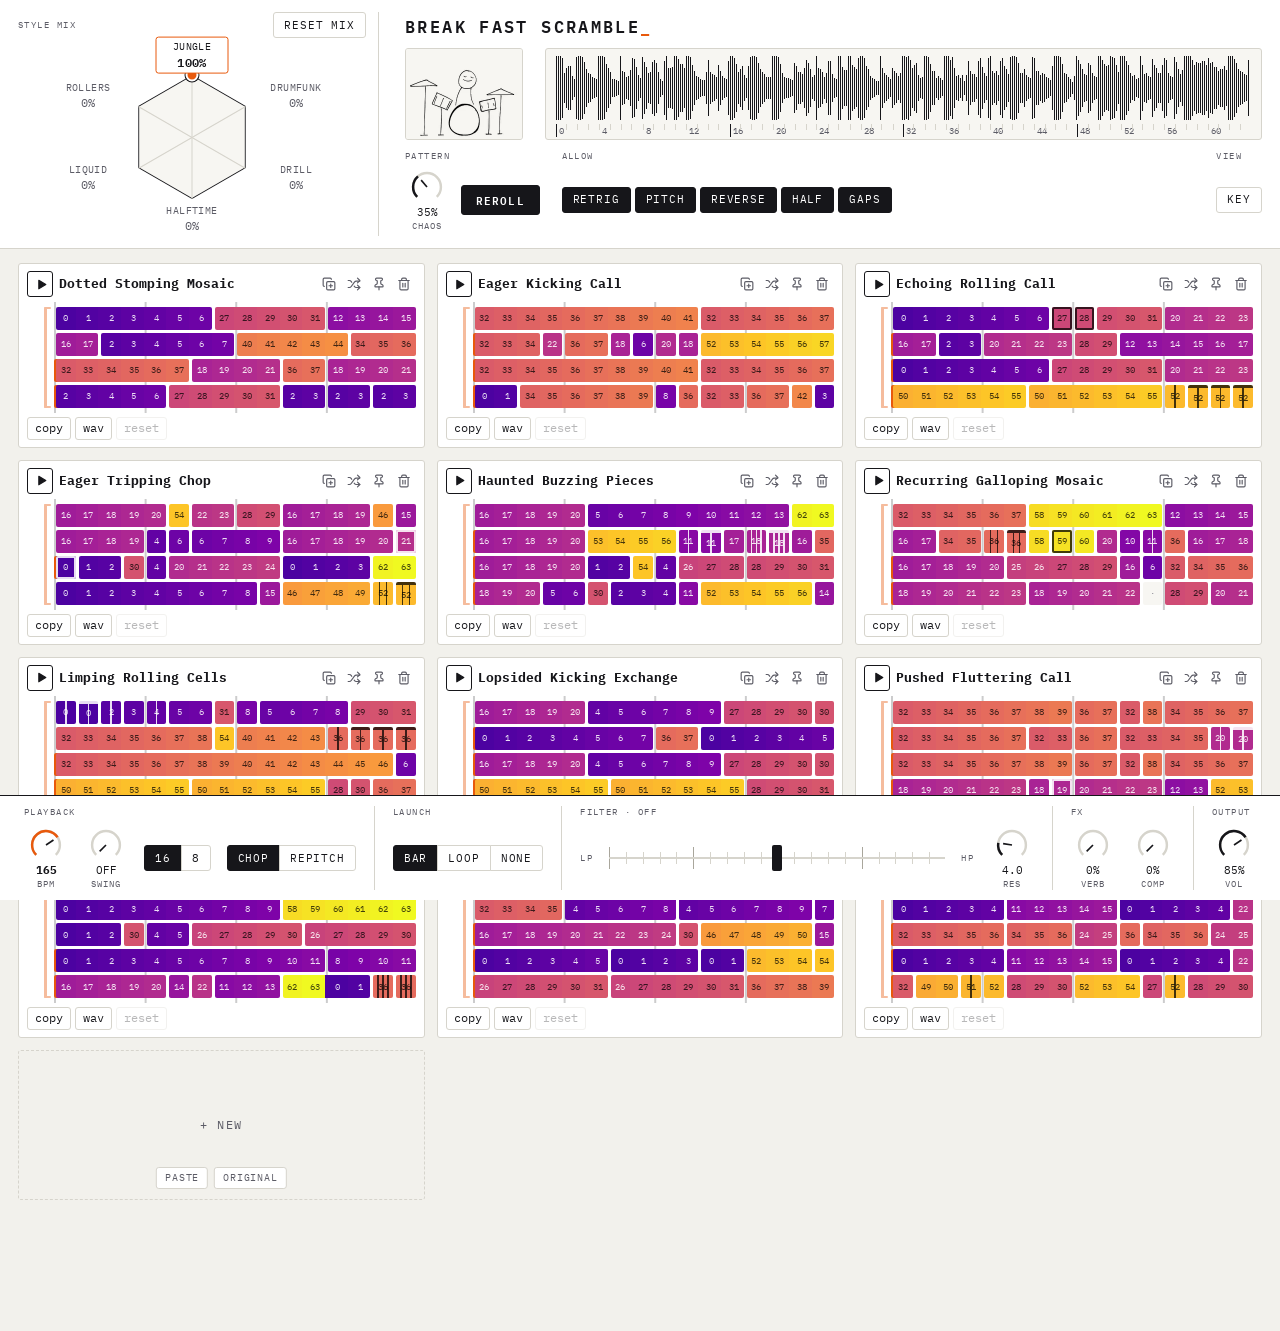
==== commit ec8a3094: "Drummer visualizer, notation-driven slices, technical restyle - Restyle as a light technical tool: w" ====
--- a/index.html
+++ b/index.html
@@ -3,36 +3,30 @@
 <head>
 <meta charset="utf-8">
 <title>Break Fast Scramble</title>
+<link rel="preconnect" href="https://fonts.googleapis.com">
+<link rel="preconnect" href="https://fonts.gstatic.com" crossorigin>
+<link rel="stylesheet" href="https://fonts.googleapis.com/css2?family=IBM+Plex+Mono:wght@400;500;600&display=swap">
 <link rel="stylesheet" href="css/styles.css">
 </head>
 <body>
 <header class="generation-deck">
   <div id="ideas"></div>
   <div class="generation-controls">
-    <h1>BREAK FAST SCRAMBLE</h1>
+    <h1>BREAK FAST SCRAMBLE<span class="h1-cur">_</span></h1>
+    <canvas id="drummer" role="img" aria-label="Drummer: plays along with the pattern"></canvas>
+    <div id="wave" role="img" aria-label="Source break waveform: the slices the playing pattern uses, and the slice now sounding"><canvas></canvas></div>
     <div class="generation-mod"><span class="cap">PATTERN</span><div class="row">
       <div class="knob" data-k="chaos" data-min="0" data-max="1" data-step="0.01" data-def="0.35" data-label="CHAOS"></div>
       <button id="gen" data-tip="REROLL — replace the current batch using the same settings. Pinned patterns and the playing pattern stay in place.">REROLL</button>
     </div></div>
-    <div class="generation-mod"><span class="cap">SOURCE</span><div class="row">
-      <button class="tog" data-k="keepIntro" data-tip="KEEP INTRO — use the first STEPS slices from the source break at the start of each generated pattern. The remaining steps stay in place.">KEEP INTRO</button>
-      <div class="knob" data-k="lockN" data-min="1" data-max="16" data-step="1" data-def="8" data-label="STEPS"></div>
-    </div></div>
     <div class="generation-mod"><span class="cap">ALLOW</span><div class="row"><div class="togs">
       <button class="tog" data-k="retrig" data-tip="RETRIG — stutter rolls: a slice retriggered inside one 16th, usually a snare at a phrase end. ×2 = 32nds, ×3 = 16th triplets, ×4 = 64ths. Shown as a cell split into that many parts.">RETRIG</button><button class="tog" data-k="pitch" data-tip="PITCH — rolls that ramp up in pitch, and half-time drags pitched down.">PITCH</button><button class="tog" data-k="rev" data-tip="REVERSE — the odd slice played backwards, usually just before a downbeat.">REVERSE</button><button class="tog" data-k="half" data-tip="HALF — half-speed drag: a segment of the break plays at half speed, so it lasts twice as long and drops an octave, like a slowing record. Lands at the end of a bar. With REVERSE also on, about 1 in 3 plays backwards: a rewind swell into the next downbeat.">HALF</button><button class="tog" data-k="gap" data-tip="GAPS — drops an occasional off-beat slice to silence.">GAPS</button>
     </div></div></div>
+    <div class="generation-mod view-mod"><span class="cap">VIEW</span><div class="row">
+      <button class="tog" data-k="keyShow" data-tip="KEY — see the full source pattern, play the original sample, and look up grid markings and editing shortcuts.">KEY</button>
+    </div></div>
   </div>
 </header>
-<div id="pattern-tools" role="group" aria-label="Pattern editing and view">
-  <div class="pattern-tool-group" role="group" aria-label="Edit"><span class="cap">EDIT</span>
-    <button class="tog" data-k="live" data-tip="LIVE — while you drag a selection, the cards already show (and play) the swap or clone at the spot you're over. Move away and they go back; let go to keep it.">LIVE</button>
-    <button class="tog" data-k="oneRow" data-tip="1 ROW — selections stay inside a single bar: a marquee only picks steps in the row it started on, and ⇧-click extends sideways only.">1 ROW</button>
-  </div>
-  <div class="pattern-tool-group" role="group" aria-label="View"><span class="cap">VIEW</span>
-    <div class="seg" data-k="colors"><button data-v="kit" data-tip="KIT — colour each step by drum: kick, snare, ghost, ride.">KIT</button><button data-v="pos" data-tip="POSITION — colour each step by where it sits in the source: dark blue at the start of the break through purple and orange to yellow at the end (readable with red-green colour blindness). Unbroken segments read as smooth gradients; jumps show as colour breaks you can trace back to the source map.">POSITION</button></div>
-    <button class="tog" data-k="keyShow" data-tip="KEY — see the full source pattern, play the original sample, and look up grid markings and editing shortcuts.">KEY</button>
-  </div>
-</div>
 <div id="srcmap"></div>
 <main id="cards"></main>
 <div id="newtile">
@@ -40,29 +34,12 @@
   <div class="nt-small"><button class="nt-paste" title="paste a pattern instead">PASTE</button><button class="nt-orig" title="bring back ORIGINAL: the break as it is, read-only, to listen to and drag steps from">ORIGINAL</button></div>
   <form class="nt-form"><input class="nt-in" spellcheck="false" autocomplete="off" placeholder="paste a pattern"><div class="nt-btns"><button type="submit" class="pri">LOAD</button><button type="button" class="nt-x">CANCEL</button></div><p>one token per 16th, <code>|</code> between bars · <code>12r</code> reversed · <code>12x3</code> roll · <code>12+5</code> pitch · <code>.</code> rest</p></form>
 </div>
-<div id="dj">
-  <div class="mod"><span class="cap">PLAYBACK</span><div class="row">
-    <div class="knob hero" data-k="out" data-min="80" data-max="200" data-step="0.5" data-def="165" data-label="BPM"></div>
-    <div class="knob" data-k="swing" data-min="50" data-max="75" data-step="1" data-def="50" data-label="SWING"></div>
-    <div class="seg" data-k="swU" data-tip="SWING ON — 16: every off-beat 16th is late (hats and ghost notes shuffle; jungle and garage feel). 8: the off-beat 8th is late, and the two 16ths inside each 8th stretch or squeeze to fit (a bigger, hip-hop or boogie lope)."><button data-v="16">16</button><button data-v="8">8</button></div>
-    <div class="seg" data-k="mode"><button data-v="chop" data-tip="CHOP — slices keep their pitch. At slower tempos they can end before the next step.">CHOP</button><button data-v="repitch" data-tip="REPITCH — the whole break is sped up like a sampler (165/140 ≈ +2.8 semitones). Nothing is cut; everything gets brighter and tighter.">REPITCH</button></div>
-  </div></div>
-  <div class="mod"><span class="cap">LAUNCH</span><div class="row">
-    <div class="seg" data-k="q" data-tip="LAUNCH QUANTISE — when you press play on another pattern (or bar) while one is playing. BAR: switch at the next bar line. LOOP: let the current loop region finish first. NONE: switch instantly."><button data-v="bar">BAR</button><button data-v="loop">LOOP</button><button data-v="none">NONE</button></div>
-  </div></div>
-  <div class="mod fmod"><span class="cap">FILTER · <span id="fval">OFF</span></span><div class="row">
-    <span class="cap">LP</span><div id="fader" data-tip="DJ filter — drag left for low-pass, right for high-pass, centre is off. Double-click to reset. Live only; WAV exports are dry (no filter, comp or verb)."><div id="ftrack"><div id="ffill"></div><div id="fcap"></div></div></div><span class="cap">HP</span>
-    <div class="knob" data-k="res" data-min="0.5" data-max="18" data-step="0.1" data-def="4" data-label="RES"></div>
-  </div></div>
-  <div class="mod"><span class="cap">FX</span><div class="row">
-    <div class="knob" data-k="verb" data-min="0" data-max="1" data-step="0.01" data-def="0" data-label="VERB"></div>
-    <div class="knob" data-k="comp" data-min="0" data-max="1" data-step="0.01" data-def="0" data-label="COMP"></div>
-  </div></div>
-  <div class="mod"><span class="cap">OUTPUT</span><div class="row">
-    <div class="knob" data-k="vol" data-min="0" data-max="1.2" data-step="0.01" data-def="0.85" data-label="VOL"></div>
-  </div></div>
-</div>
+<div id="dock">
 <div id="selbar" role="group" aria-label="Selected steps">
+  <div class="sb-section sb-what" role="group" aria-labelledby="sb-what-label">
+    <span id="sb-what-label" class="sb-label">Selected</span>
+    <span class="sb-where"></span>
+  </div>
   <div class="sb-section sb-slice" role="group" aria-labelledby="sb-slice-label">
     <span id="sb-slice-label" class="sb-label">Slice</span>
     <div class="sb-grp">
@@ -109,9 +86,38 @@
       <button type="button" data-op="del" title="Clear to rests (Delete)">CLEAR</button>
     </div>
   </div>
+  <div class="sb-section sb-drag" role="group" aria-labelledby="sb-drag-label">
+    <span id="sb-drag-label" class="sb-label">Drag</span>
+    <div class="sb-grp">
+      <button class="tog" data-k="live" data-tip="LIVE — while you drag a selection, the cards already show (and play) the swap or clone at the spot you're over. Move away and they go back; let go to keep it.">LIVE</button>
+      <button class="tog" data-k="oneRow" data-tip="1 ROW — selections stay inside a single bar: a marquee only picks steps in the row it started on, and ⇧-click extends sideways only.">1 ROW</button>
+    </div>
+  </div>
+</div>
+<div id="dj">
+  <div class="mod"><span class="cap">PLAYBACK</span><div class="row">
+    <div class="knob hero" data-k="out" data-min="80" data-max="200" data-step="0.5" data-def="165" data-label="BPM"></div>
+    <div class="knob" data-k="swing" data-min="50" data-max="75" data-step="1" data-def="50" data-label="SWING"></div>
+    <div class="seg" data-k="swU" data-tip="SWING ON — 16: every off-beat 16th is late (hats and ghost notes shuffle; jungle and garage feel). 8: the off-beat 8th is late, and the two 16ths inside each 8th stretch or squeeze to fit (a bigger, hip-hop or boogie lope)."><button data-v="16">16</button><button data-v="8">8</button></div>
+    <div class="seg" data-k="mode"><button data-v="chop" data-tip="CHOP — slices keep their pitch. At slower tempos they can end before the next step.">CHOP</button><button data-v="repitch" data-tip="REPITCH — the whole break is sped up like a sampler (165/140 ≈ +2.8 semitones). Nothing is cut; everything gets brighter and tighter.">REPITCH</button></div>
+  </div></div>
+  <div class="mod"><span class="cap">LAUNCH</span><div class="row">
+    <div class="seg" data-k="q" data-tip="LAUNCH QUANTISE — when you press play on another pattern (or bar) while one is playing. BAR: switch at the next bar line. LOOP: let the current loop region finish first. NONE: switch instantly."><button data-v="bar">BAR</button><button data-v="loop">LOOP</button><button data-v="none">NONE</button></div>
+  </div></div>
+  <div class="mod fmod"><span class="cap">FILTER · <span id="fval">OFF</span></span><div class="row">
+    <span class="cap">LP</span><div id="fader" data-tip="DJ filter — drag left for low-pass, right for high-pass, centre is off. Double-click to reset. Live only; WAV exports are dry (no filter, comp or verb)."><div id="ftrack"><div id="ffill"></div><div id="fcap"></div></div></div><span class="cap">HP</span>
+    <div class="knob" data-k="res" data-min="0.5" data-max="18" data-step="0.1" data-def="4" data-label="RES"></div>
+  </div></div>
+  <div class="mod"><span class="cap">FX</span><div class="row">
+    <div class="knob" data-k="verb" data-min="0" data-max="1" data-step="0.01" data-def="0" data-label="VERB"></div>
+    <div class="knob" data-k="comp" data-min="0" data-max="1" data-step="0.01" data-def="0" data-label="COMP"></div>
+  </div></div>
+  <div class="mod"><span class="cap">OUTPUT</span><div class="row">
+    <div class="knob" data-k="vol" data-min="0" data-max="1.2" data-step="0.01" data-def="0.85" data-label="VOL"></div>
+  </div></div>
+</div>
 </div>
 <div id="tip"></div>
-<div id="drop">drop a 4-bar break (wav/aiff/mp3)</div>
 <script src="amen-data.js"></script>
 <script src="js/core.js"></script>
 <script src="js/analysis.js"></script>
@@ -119,6 +125,8 @@
 <script src="js/generator.js"></script>
 <script src="js/ideas.js"></script>
 <script src="js/playback.js"></script>
+<script src="js/wave.js"></script>
+<script src="js/drummer.js"></script>
 <script src="js/namer.js"></script>
 <script src="js/cards.js"></script>
 <script src="js/editing.js"></script>
--- a/css/styles.css
+++ b/css/styles.css
@@ -1,14 +1,17 @@
 :root {
-  --bg: #121214;
-  --panel: #1c1c20;
-  --line: #2c2c33;
-  --fg: #e6e6ea;
-  --dim: #8a8a96;
-  --K: #e5533d;
-  --S: #f2c14e;
-  --g: #8f7a3e;
-  --h: #4b6a8a;
-  --acc: #7be0c3;
+  /* technical light theme: paper, ink, one orange accent */
+  --bg: #f2f1ec;
+  --panel: #ffffff;
+  --paper: #f7f6f2;
+  --line: #d6d4cc;
+  --fg: #16161a;
+  --dim: #5c5c66;
+  --faint: #8a8a94;
+  --acc: #e8590c; /* playing, now, cut, loop region */
+  --on: #16161a; /* switched-on controls */
+  --on-fg: #ffffff;
+  --sel: #2f6feb; /* selection, drop targets */
+  --mark: #16161a; /* markers drawn on a cell (reverse, pitch, retrig splits); white on ink cells */
 }
 * {
   box-sizing: border-box;
@@ -18,7 +21,8 @@
   background: var(--bg);
   color: var(--fg);
   font:
-    13px/1.4 ui-monospace,
+    13px/1.4 'IBM Plex Mono',
+    ui-monospace,
     SFMono-Regular,
     Menlo,
     monospace;
@@ -36,10 +40,10 @@
 select,
 button,
 textarea {
-  background: #26262c;
+  background: var(--panel);
   color: var(--fg);
   border: 1px solid var(--line);
-  border-radius: 4px;
+  border-radius: 3px;
   font: inherit;
   padding: 4px 7px;
 }
@@ -47,7 +51,7 @@
   cursor: pointer;
 }
 button:hover {
-  border-color: var(--acc);
+  border-color: var(--fg);
 }
 button.pri {
   background: var(--acc);
@@ -109,11 +113,12 @@
   width: 15px;
   height: 18px;
   border-radius: 2px;
+  background-color: var(--step-fill, transparent);
   font-size: 8px;
   display: flex;
   align-items: center;
   justify-content: center;
-  color: #0009;
+  color: #16161ab3;
   position: relative;
   flex: none;
 }
@@ -125,29 +130,17 @@
 .card .rp {
   height: var(--ch, 18px);
 }
-.cell.K {
-  background-color: var(--K);
-}
-.cell.S {
-  background-color: var(--S);
-}
-.cell.g {
-  background-color: var(--g);
-}
-.cell.h {
-  background-color: var(--h);
-}
 .cell.rest {
-  background-color: #222;
-  color: #555;
+  --step-fill: var(--paper);
+  color: var(--faint);
 }
 .cell.rev:not(.hs) {
-  box-shadow: inset 0 0 0 2px #fff;
+  box-shadow: inset 0 0 0 2px var(--mark);
 }
 .reverse-run {
   position: absolute;
   inset: 0;
-  border: 2px solid #fff;
+  border: 2px solid var(--mark);
   border-radius: inherit;
   pointer-events: none;
 }
@@ -165,16 +158,16 @@
   background-repeat: no-repeat;
 }
 .cell.nt {
-  background-color: #6c6c78;
-  color: #fffc;
-}
-body.posmode .cell[style*='--pc'] {
-  background-color: var(--pc);
+  --step-fill: #9a978d;
+  --mark: #fff;
+  color: #fff;
+}
+/* every step is coloured by where it sits in the source (dark blue at the start of the break to yellow at the end);
+   its text and markings take the contrasting ink */
+.cell[style*='--pc'] {
+  --step-fill: var(--pc);
+  --mark: var(--pt, #16161a);
   color: var(--pt, #000b);
-}
-body.posmode .kitonly,
-body:not(.posmode) .posonly {
-  display: none;
 }
 /* half speed: each source slice spans two steps, so its number is centred across the pair */
 .cell .hn {
@@ -193,14 +186,15 @@
   width: calc(200% + 3px);
 }
 .cell.pu {
-  border-top: 3px solid #fff;
+  border-top: 3px solid var(--mark);
 }
 .cell.pd {
-  border-bottom: 3px solid #000;
-}
+  border-bottom: 3px solid var(--mark);
+}
+/* the playhead: an orange ring with a 1px gap, so it reads on every fill, orange snares included */
 .cell.now {
-  outline: 2px solid #fff;
-  outline-offset: 0;
+  outline: 2px solid var(--acc);
+  outline-offset: 1px;
 }
 @keyframes beatPulse {
   0% {
@@ -272,6 +266,14 @@
 .kx .cell {
   cursor: default;
 }
+.ki.khit,
+.ki.khit .cell,
+#srcmap .source-card .grid .cell {
+  cursor: pointer;
+}
+.ki.khit:hover span {
+  color: var(--fg);
+}
 main {
   display: grid;
   grid-template-columns: repeat(auto-fill, minmax(350px, 1fr));
@@ -281,8 +283,12 @@
 .card {
   background: var(--panel);
   border: 1px solid var(--line);
-  border-radius: 6px;
+  border-radius: 3px;
   padding: 7px 8px;
+}
+#cards > .card {
+  user-select: none;
+  -webkit-user-select: none;
 }
 .card.playing {
   border-color: var(--acc);
@@ -301,7 +307,7 @@
   z-index: 50;
   pointer-events: none;
   will-change: transform;
-  filter: drop-shadow(0 8px 14px #000c) drop-shadow(0 2px 3px #0008);
+  filter: drop-shadow(0 8px 14px #16161a40) drop-shadow(0 2px 3px #16161a33);
 }
 /* Overlap both edges of the gutter so fractional drag transforms can't expose a seam. */
 .ghost .cell.join::before {
@@ -316,8 +322,8 @@
   width: 14px;
   height: 14px;
   border-radius: 7px;
-  background: var(--acc);
-  color: #111;
+  background: var(--sel);
+  color: #fff;
   font:
     700 11px/14px ui-monospace,
     monospace;
@@ -325,13 +331,13 @@
 }
 .ghost.flying {
   z-index: 49;
-  filter: drop-shadow(0 4px 8px #000a);
+  filter: drop-shadow(0 4px 8px #16161a33);
 }
 .cell.lifted {
-  background-color: #1b1b20 !important;
+  background-color: var(--paper) !important;
   background-image: none !important;
   color: transparent !important;
-  box-shadow: inset 0 0 0 1px #34343c !important;
+  box-shadow: inset 0 0 0 1px var(--line) !important;
 }
 .cell.lifted::before {
   display: none;
@@ -349,75 +355,71 @@
 .cell.landed {
   animation: landed 0.22s ease-out;
 }
+/* bottom dock: the selection strip (only while steps are selected) sits on top of the playback row */
+#dock {
+  position: fixed;
+  left: 0;
+  right: 0;
+  bottom: 0;
+  z-index: 40;
+}
 #selbar {
-  position: fixed;
-  z-index: 40;
   display: none;
   align-items: center;
   flex-wrap: wrap;
-  max-width: calc(100vw - 16px);
   gap: 6px 0;
-  padding: 4px 2px;
-  background: #26262c;
-  border: 1px solid #3a3a44;
-  border-radius: 7px;
-  box-shadow: 0 8px 24px #000b;
-}
-/* appears by rising out of the selected cells (no sliding from wherever it was last) */
-@keyframes sbRise {
-  from {
-    opacity: 0;
-    transform: translateY(10px) scale(0.94);
-  }
-  to {
-    opacity: 1;
-    transform: none;
-  }
-}
-@keyframes sbDrop {
-  from {
-    opacity: 0;
-    transform: translateY(-10px) scale(0.94);
-  }
-  to {
-    opacity: 1;
-    transform: none;
-  }
+  padding: 7px 12px 7px 0;
+  background: var(--paper);
+  border-top: 1px solid var(--fg);
 }
 #selbar.show {
   display: flex;
-  animation: sbRise 0.16s cubic-bezier(0.2, 0.8, 0.2, 1);
-}
-#selbar.show.below {
-  animation-name: sbDrop;
 }
 #selbar button {
-  min-width: 21px;
-  height: 23px;
-  padding: 0 5px;
-  font-size: 10px;
-  letter-spacing: 0.06em;
-  border-radius: 4px;
-  background: #1f1f24;
+  min-width: 24px;
+  height: 24px;
+  padding: 0 6px;
+  font-size: 10.5px;
+  letter-spacing: 0.04em;
+  border-radius: 3px;
+  background: var(--panel);
 }
 #selbar button.on {
-  background: var(--acc);
-  color: #111;
-  border-color: var(--acc);
+  background: var(--on);
+  color: var(--on-fg);
+  border-color: var(--on);
 }
 #selbar .sb-section {
-  display: grid;
+  display: flex;
+  align-items: center;
   min-width: 0;
-  gap: 3px;
-  padding: 0 5px;
-  border-inline-end: 1px solid #3a3a44;
+  gap: 6px;
+  padding: 0 7px;
+  border-inline-end: 1px solid var(--line);
+}
+#selbar .sb-what {
+  align-self: stretch;
+  margin: -7px 0;
+  padding: 0 12px 0 18px;
+  box-shadow: inset 3px 0 0 var(--acc);
+}
+#selbar .sb-where {
+  font-size: 11px;
+  font-weight: 600;
+  white-space: nowrap;
+  font-variant-numeric: tabular-nums;
+}
+#selbar .sb-drag {
+  margin-left: auto;
+  border-inline-end: 0;
 }
 #selbar .sb-section:last-child {
   border-inline-end: 0;
 }
 #selbar .sb-label {
-  color: #b5b5c1;
-  font-size: 10px;
+  color: var(--dim);
+  font-weight: 600;
+  font-size: 9.5px;
   letter-spacing: 0.1em;
   line-height: 1;
   text-transform: uppercase;
@@ -447,10 +449,10 @@
   padding: 0 6px;
   font-size: 11px;
   font-family: inherit;
-  background: #141418;
-  color: #fff;
-  border: 1px solid #3a3a44;
-  border-radius: 4px;
+  background: var(--panel);
+  color: var(--fg);
+  border: 1px solid var(--line);
+  border-radius: 3px;
   outline: 0;
   text-align: center;
 }
@@ -470,7 +472,7 @@
   display: none;
 }
 #selbar .sb-in:focus {
-  border-color: var(--acc);
+  border-color: var(--sel);
 }
 #selbar .sb-in.bad {
   border-color: #e5484d;
@@ -484,28 +486,10 @@
     transform: translateX(3px);
   }
 }
-#selbar::after {
-  content: '';
-  position: absolute;
-  left: var(--ax, 50%);
-  bottom: -5px;
-  width: 8px;
-  height: 8px;
-  margin-left: -4px;
-  background: #26262c;
-  border-right: 1px solid #3a3a44;
-  border-bottom: 1px solid #3a3a44;
-  transform: rotate(45deg);
-}
-#selbar.below::after {
-  bottom: auto;
-  top: -5px;
-  transform: rotate(225deg);
-}
 .marq {
   position: fixed;
-  border: 1px dashed var(--acc);
-  background: rgba(123, 224, 195, 0.12);
+  border: 1px dashed var(--sel);
+  background: rgba(47, 111, 235, 0.08);
   pointer-events: none;
   z-index: 5;
 }
@@ -517,7 +501,7 @@
   content: '';
   position: absolute;
   inset: -1px;
-  border: 2px solid var(--acc);
+  border: 2px solid var(--sel);
   border-radius: inherit;
   pointer-events: none;
 }
@@ -536,14 +520,14 @@
   top: -1px;
   bottom: -1px;
   box-sizing: border-box;
-  border-top: 2px solid var(--acc);
-  border-bottom: 2px solid var(--acc);
+  border-top: 2px solid var(--sel);
+  border-bottom: 2px solid var(--sel);
 }
 .cell.pd.sel + .cell.pd.sel.join::before {
   bottom: -4px;
 }
 .cell.drop {
-  outline: 2px dashed #fff;
+  outline: 2px dashed var(--sel);
   outline-offset: -1px;
   z-index: 3;
 }
@@ -604,7 +588,7 @@
   pointer-events: none;
 }
 .rp.on {
-  color: #111;
+  color: var(--fg);
   background: var(--acc);
   border-color: var(--acc);
 }
@@ -652,9 +636,9 @@
   opacity: 0.45;
 }
 .card .btns button.dc {
-  background: var(--acc);
-  color: #111;
-  border-color: var(--acc);
+  background: var(--on);
+  color: var(--on-fg);
+  border-color: var(--on);
 }
 .rp.q {
   color: var(--acc);
@@ -688,16 +672,13 @@
 .card .top {
   cursor: grab;
 }
-.card.ro .top {
-  cursor: default;
-}
 .card.ph {
   background: transparent;
-  border: 1px dashed #3a3a44;
+  border: 1px dashed var(--line);
 }
 .card.lifting {
-  box-shadow: 0 14px 34px #000c;
-  border-color: #3a3a44;
+  box-shadow: 0 14px 34px #16161a33;
+  border-color: var(--fg);
 }
 .card.swaptg {
   outline: 2px dashed var(--acc);
@@ -707,12 +688,12 @@
   width: 26px;
   height: 26px;
   padding: 0;
-  border-radius: 50%;
+  border-radius: 3px;
   display: grid;
   place-items: center;
   flex: none;
-  background: #2a2a31;
-  border: 1px solid #3a3a44;
+  background: var(--panel);
+  border: 1px solid var(--fg);
   color: var(--fg);
 }
 .card .pl svg {
@@ -730,9 +711,9 @@
   color: var(--acc);
 }
 .card .pl.on {
-  background: var(--acc);
-  border-color: var(--acc);
-  color: #111;
+  background: var(--on);
+  border-color: var(--on);
+  color: var(--on-fg);
 }
 .card .pl.on .i-play {
   display: none;
@@ -766,15 +747,15 @@
   cursor: pointer;
 }
 .card .ico button:hover {
-  color: #fff;
-  background: #ffffff14;
+  color: var(--fg);
+  background: #16161a0f;
 }
 .card .ico svg {
   width: 14px;
   height: 14px;
 }
 .card .ico .dl:hover {
-  color: #ff6b6b;
+  color: #c62f22;
 }
 .card .ico .pn.on {
   color: var(--acc);
@@ -791,7 +772,7 @@
 .tags span {
   font-size: 10px;
   color: var(--dim);
-  background: #24242a;
+  background: var(--bg);
   border-radius: 3px;
   padding: 1px 6px;
 }
@@ -812,7 +793,7 @@
 .card .grid {
   width: fit-content;
   padding: 5px 0 2px 3px;
-  background-image: linear-gradient(90deg, rgba(255, 255, 255, 0.32) 0 2px, transparent 2px);
+  background-image: linear-gradient(90deg, rgba(22, 22, 26, 0.22) 0 2px, transparent 2px);
   background-size: calc((var(--cw, 15px) + 3px) * 4) 100%;
   background-position: 1px 0;
   background-repeat: repeat-x;
@@ -822,7 +803,7 @@
 }
 .card .grid .cell.rev.cut:not(.hs) {
   box-shadow:
-    inset 0 0 0 2px #fff,
+    inset 0 0 0 2px var(--mark),
     -2px 0 0 0 var(--acc);
 }
 .card .btns {
@@ -846,7 +827,7 @@
 #newtile {
   position: relative;
   border: 1px dashed var(--line);
-  border-radius: 6px;
+  border-radius: 3px;
   min-height: 150px;
   display: flex;
 }
@@ -876,8 +857,8 @@
   letter-spacing: 0.12em;
 }
 #newtile .nt-go:hover {
-  color: var(--acc);
-  background: #ffffff06;
+  color: var(--fg);
+  background: #16161a08;
 }
 #newtile .nt-form {
   display: none;
@@ -888,7 +869,7 @@
   padding: 12px;
 }
 #newtile.open {
-  border-color: var(--acc);
+  border-color: var(--fg);
   border-style: solid;
 }
 #newtile.open .nt-go {
@@ -913,16 +894,6 @@
 textarea {
   width: 100%;
   height: 110px;
-}
-#drop {
-  position: fixed;
-  inset: 0;
-  background: #000c;
-  display: none;
-  align-items: center;
-  justify-content: center;
-  font-size: 22px;
-  z-index: 9;
 }
 /* Style pad and pattern generation share a deck above the edit tools. */
 .generation-deck {
@@ -930,19 +901,52 @@
   grid-template-columns: minmax(286px, 360px) minmax(0, 1fr);
   border-bottom: 1px solid var(--line);
   padding: 12px 18px;
+  background: var(--panel);
 }
 .generation-controls {
   align-content: center;
   display: flex;
   align-items: center;
   flex-wrap: wrap;
-  gap: 14px 28px;
-  padding: 12px 26px;
+  gap: 10px 22px;
+  padding: 0 0 0 26px;
   border-left: 1px solid var(--line);
 }
 .generation-controls h1 {
   flex-basis: 100%;
   font-size: 17px;
+  font-weight: 600;
+}
+.h1-cur {
+  color: var(--acc);
+}
+.generation-mod.view-mod {
+  margin-left: auto;
+}
+/* source waveform: every slice of the break; the playing pattern's slices in ink, the rest grey, the sounding one orange */
+/* the drummer plays along, in a box to the left of the waveform; without the sprite the waveform takes the row */
+#drummer {
+  flex: none;
+  width: 118px;
+  height: 92px;
+  background: var(--paper);
+  border: 1px solid var(--line);
+  border-radius: 3px;
+}
+#wave {
+  flex-basis: calc(100% - 118px - 22px);
+  height: 92px;
+  background: var(--paper);
+  border: 1px solid var(--line);
+  border-radius: 3px;
+}
+#drummer[hidden] + #wave {
+  flex-basis: 100%;
+}
+#wave canvas {
+  display: block;
+  width: 100%;
+  height: 100%;
 }
 .generation-mod {
   display: grid;
@@ -956,21 +960,6 @@
 }
 .generation-mod .togs {
   flex-wrap: wrap;
-}
-#pattern-tools,
-.pattern-tool-group {
-  display: flex;
-  align-items: center;
-  flex-wrap: wrap;
-  gap: 8px;
-}
-#pattern-tools {
-  justify-content: space-between;
-  padding: 8px 18px;
-  border-bottom: 1px solid var(--line);
-}
-.pattern-tool-group .cap {
-  margin-right: 3px;
 }
 @media (max-width: 700px) {
   .generation-deck {
@@ -1038,21 +1027,20 @@
   letter-spacing: 0.14em;
 }
 .knob.hero .v {
-  color: var(--acc);
   font-weight: 700;
 }
 #tip {
   position: fixed;
   z-index: 20;
   max-width: 270px;
-  background: #26262c;
-  border: 1px solid #3a3a44;
-  border-radius: 6px;
+  background: var(--panel);
+  border: 1px solid var(--fg);
+  border-radius: 3px;
   padding: 8px 10px;
   font-size: 11px;
   line-height: 1.45;
   color: var(--fg);
-  box-shadow: 0 6px 20px #000a;
+  box-shadow: 0 6px 20px #16161a26;
   pointer-events: none;
   opacity: 0;
   transition: opacity 0.12s;
@@ -1076,10 +1064,6 @@
   border-radius: 2px;
   border-color: var(--acc);
 }
-.knob.off {
-  opacity: 0.35;
-  pointer-events: none;
-}
 .seg,
 .togs {
   display: flex;
@@ -1091,8 +1075,8 @@
   padding: 0 10px;
   font-size: 10.5px;
   letter-spacing: 0.08em;
-  border-radius: 4px;
-  background: #222228;
+  border-radius: 3px;
+  background: var(--panel);
 }
 .seg {
   gap: 0;
@@ -1102,23 +1086,30 @@
   margin-left: -1px;
 }
 .seg button:first-child {
-  border-radius: 4px 0 0 4px;
+  border-radius: 3px 0 0 3px;
   margin-left: 0;
 }
 .seg button:last-child {
-  border-radius: 0 4px 4px 0;
+  border-radius: 0 3px 3px 0;
 }
 .seg button.on,
 .tog.on {
-  background: var(--acc);
-  color: #111;
-  border-color: var(--acc);
+  background: var(--on);
+  color: var(--on-fg);
+  border-color: var(--on);
 }
 #gen {
   height: 30px;
-  padding: 0 12px;
+  padding: 0 14px;
   font-size: 11px;
+  font-weight: 600;
   letter-spacing: 0.1em;
+  background: var(--on);
+  color: var(--on-fg);
+  border-color: var(--on);
+}
+#gen:hover {
+  background: #33333b;
 }
 .kedit .kr {
   column-gap: 16px;
@@ -1131,18 +1122,16 @@
   letter-spacing: 0.04em;
 }
 #dj {
-  position: fixed;
-  left: 0;
-  right: 0;
-  bottom: 0;
-  background: #18181c;
-  border-top: 1px solid var(--line);
-  display: flex;
+  background: var(--panel);
+  border-top: 1px solid var(--fg);
+  display: flex;
+  flex-wrap: wrap; /* narrow windows: modules drop to a second row instead of clipping */
+  row-gap: 10px;
   padding: 10px 6px;
-  z-index: 5;
 }
 #dj .mod.fmod {
   flex: 1;
+  min-width: 260px;
   max-width: 620px;
 }
 #fader {
@@ -1152,13 +1141,23 @@
   align-items: center;
   cursor: ew-resize;
   touch-action: none;
+  /* tick scale behind the track: a mark every 5%, a longer one every 25% */
+  background-image:
+    repeating-linear-gradient(90deg, #a9a69c 0 1px, transparent 1px 25%),
+    repeating-linear-gradient(90deg, var(--line) 0 1px, transparent 1px 5%);
+  background-size:
+    calc(100% + 1px) 22px,
+    calc(100% + 1px) 12px;
+  background-position:
+    0 50%,
+    0 50%;
+  background-repeat: no-repeat;
 }
 #ftrack {
   position: relative;
   width: 100%;
-  height: 6px;
-  background: #2a2a31;
-  border-radius: 3px;
+  height: 2px;
+  background: var(--line);
 }
 #ftrack::before {
   content: '';
@@ -1167,25 +1166,22 @@
   top: -8px;
   bottom: -8px;
   width: 1px;
-  background: #555;
+  background: var(--faint);
 }
 #ffill {
   position: absolute;
   top: 0;
   bottom: 0;
   background: var(--acc);
-  border-radius: 3px;
 }
 #fcap {
   position: absolute;
   top: 50%;
-  width: 18px;
-  height: 34px;
-  margin: -17px 0 0 -9px;
-  background: #ddd;
-  border-radius: 3px;
-  box-shadow: 0 2px 6px #0008;
-  background-image: linear-gradient(#ddd 45%, #222 45%, #222 55%, #ddd 55%);
+  width: 10px;
+  height: 26px;
+  margin: -13px 0 0 -5px;
+  background: var(--fg);
+  border-radius: 2px;
 }
 body {
   padding-bottom: 110px;
@@ -1241,12 +1237,12 @@
   clip-path: polygon(50% 0%, 93.3% 25%, 93.3% 75%, 50% 100%, 6.7% 75%, 6.7% 25%);
 }
 .style-hex {
-  background: var(--dim);
+  background: var(--fg);
 }
 .style-hex::before {
   content: '';
   inset: 1px;
-  background: var(--panel);
+  background: var(--paper);
 }
 .style-hex > span {
   position: absolute;
@@ -1261,10 +1257,10 @@
 .style-puck {
   width: 13px;
   height: 13px;
-  border: 2px solid var(--bg);
+  border: 2px solid var(--panel);
   border-radius: 50%;
   background: var(--acc);
-  box-shadow: 0 0 0 1px var(--acc);
+  box-shadow: 0 0 0 1px var(--fg);
   pointer-events: none;
 }
 .style-tip,
@@ -1280,7 +1276,7 @@
 .style-tip {
   min-width: 73px;
   padding: 2px 5px;
-  color: #b4b4bd;
+  color: var(--dim);
   background: transparent;
   border-color: transparent;
   font-size: 10px;
@@ -1293,7 +1289,7 @@
   z-index: 1;
   cursor: grabbing;
   background: var(--panel);
-  box-shadow: 0 3px 10px #0008;
+  box-shadow: 0 3px 10px #16161a33;
 }
 .style-tip.style-tip-target {
   outline: 1px dashed var(--acc);
@@ -1314,7 +1310,8 @@
   font-variant-numeric: tabular-nums;
 }
 .style-tip.mixed .style-share {
-  color: var(--acc);
+  color: var(--fg);
+  font-weight: 600;
 }
 body.nokey #srcmap {
   display: none;
@@ -1324,14 +1321,15 @@
   padding: 0 10px;
   font-size: 10.5px;
   letter-spacing: 0.08em;
-  border-radius: 4px;
+  border-radius: 3px;
 }
 /* Hovering a mixed style highlights the steps it changes. */
 .card.marking .grid .cell:not(.mk),
 body.marking .card:not(.marking) .grid .cell {
   opacity: 0.22;
 }
-/* a step's level: quieter steps read darker (brightness, so it doesn't fight the knob-hover dimming) */
+/* Gain: quieter steps fade toward the card colour (on paper, darker would read as louder); boosts keep the full fill.
+   Applied to the fill only, so the selection outline and its gutter bridges stay crisp. */
 .cell[style*='--lv'] {
-  filter: brightness(var(--lv));
-}
+  background-color: color-mix(in srgb, var(--step-fill) calc(min(var(--lv), 1) * 100%), var(--panel));
+}
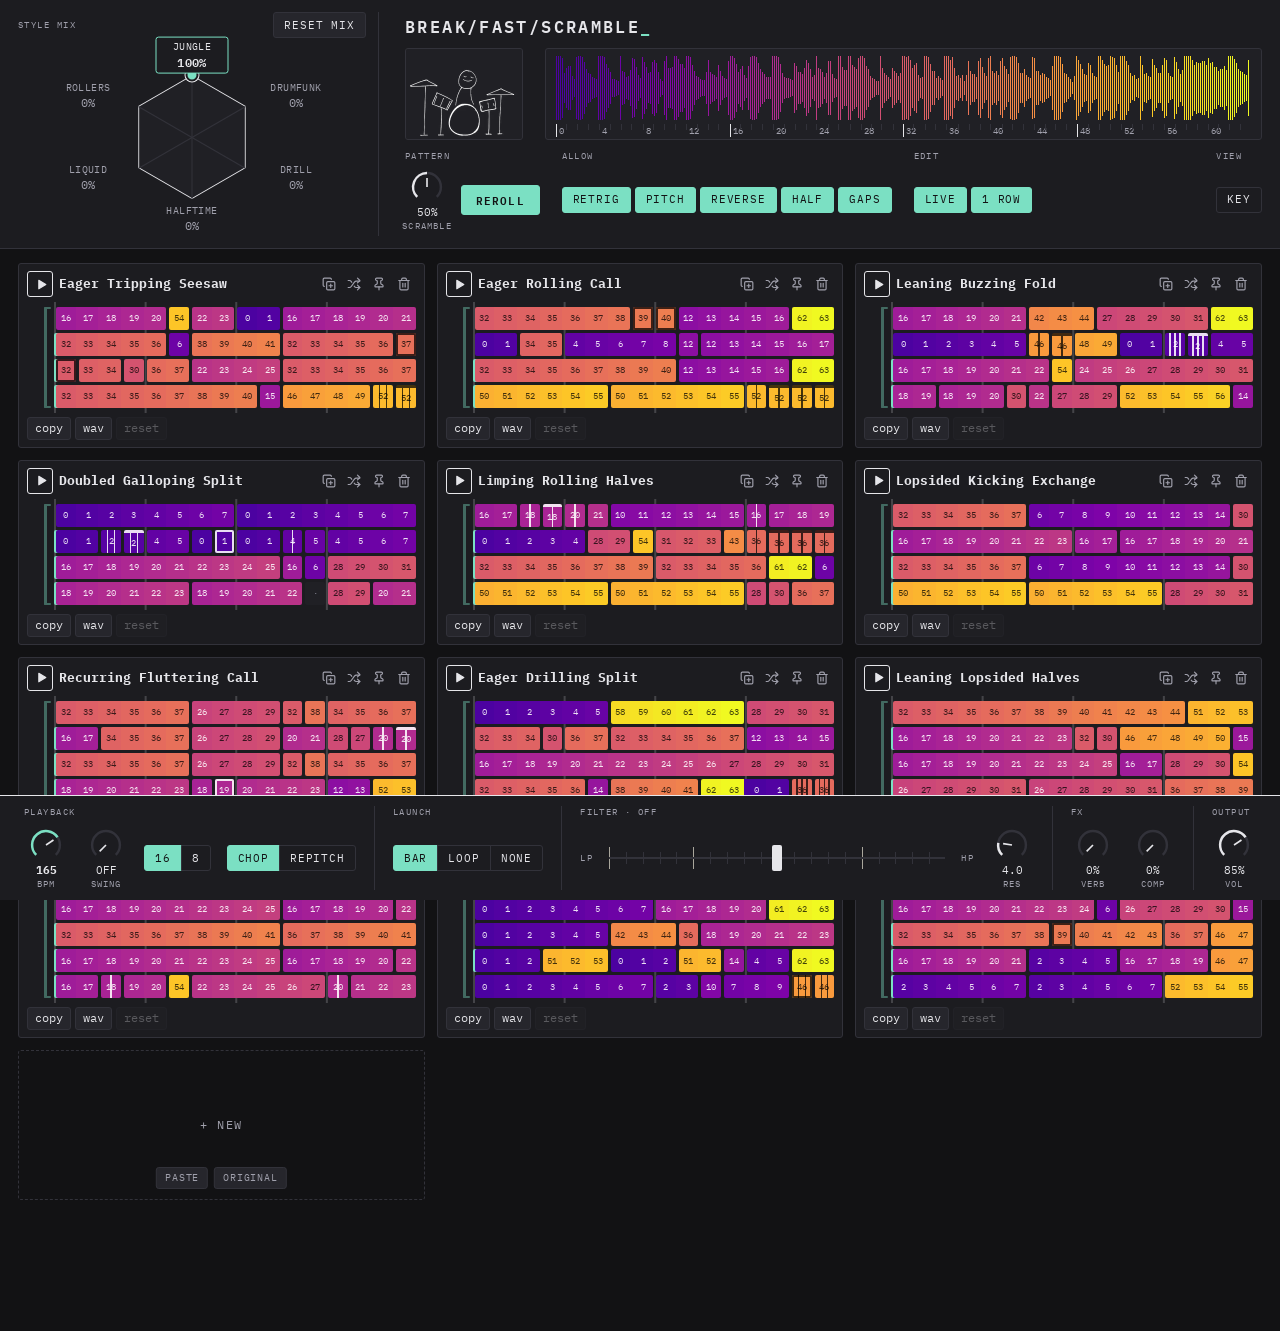
==== commit 79e6c0ea: "Retitle to BREAK/FAST/SCRAMBLE; editing, wave and style refinements Co-Authored-By: Claude Opus 5.5 " ====
--- a/index.html
+++ b/index.html
@@ -2,7 +2,7 @@
 <html lang="en">
 <head>
 <meta charset="utf-8">
-<title>Break Fast Scramble</title>
+<title>BREAK/FAST/SCRAMBLE</title>
 <link rel="preconnect" href="https://fonts.googleapis.com">
 <link rel="preconnect" href="https://fonts.gstatic.com" crossorigin>
 <link rel="stylesheet" href="https://fonts.googleapis.com/css2?family=IBM+Plex+Mono:wght@400;500;600&display=swap">
@@ -12,15 +12,19 @@
 <header class="generation-deck">
   <div id="ideas"></div>
   <div class="generation-controls">
-    <h1>BREAK FAST SCRAMBLE<span class="h1-cur">_</span></h1>
+    <h1>BREAK/FAST/SCRAMBLE<span class="h1-cur">_</span></h1>
     <canvas id="drummer" role="img" aria-label="Drummer: plays along with the pattern"></canvas>
-    <div id="wave" role="img" aria-label="Source break waveform: the slices the playing pattern uses, and the slice now sounding"><canvas></canvas></div>
+    <div id="wave" role="img" aria-label="Source break waveform showing the current playback position"><canvas></canvas><span class="wave-head" hidden></span></div>
     <div class="generation-mod"><span class="cap">PATTERN</span><div class="row">
-      <div class="knob" data-k="chaos" data-min="0" data-max="1" data-step="0.01" data-def="0.35" data-label="CHAOS"></div>
+      <div class="knob" data-k="scramble" data-min="0" data-max="1" data-step="0.01" data-def="0.5" data-label="SCRAMBLE"></div>
       <button id="gen" data-tip="REROLL — replace the current batch using the same settings. Pinned patterns and the playing pattern stay in place.">REROLL</button>
     </div></div>
     <div class="generation-mod"><span class="cap">ALLOW</span><div class="row"><div class="togs">
       <button class="tog" data-k="retrig" data-tip="RETRIG — stutter rolls: a slice retriggered inside one 16th, usually a snare at a phrase end. ×2 = 32nds, ×3 = 16th triplets, ×4 = 64ths. Shown as a cell split into that many parts.">RETRIG</button><button class="tog" data-k="pitch" data-tip="PITCH — rolls that ramp up in pitch, and half-time drags pitched down.">PITCH</button><button class="tog" data-k="rev" data-tip="REVERSE — the odd slice played backwards, usually just before a downbeat.">REVERSE</button><button class="tog" data-k="half" data-tip="HALF — half-speed drag: a segment of the break plays at half speed, so it lasts twice as long and drops an octave, like a slowing record. Lands at the end of a bar. With REVERSE also on, about 1 in 3 plays backwards: a rewind swell into the next downbeat.">HALF</button><button class="tog" data-k="gap" data-tip="GAPS — drops an occasional off-beat slice to silence.">GAPS</button>
+    </div></div></div>
+    <div class="generation-mod"><span class="cap">EDIT</span><div class="row"><div class="togs">
+      <button class="tog" data-k="live" data-tip="LIVE — while you drag a selection, the cards already show (and play) the swap or clone at the spot you're over. Move away and they go back; let go to keep it.">LIVE</button>
+      <button class="tog" data-k="oneRow" data-tip="1 ROW — selections stay inside a single bar: a marquee only picks steps in the row it started on, and ⇧-click extends sideways only.">1 ROW</button>
     </div></div></div>
     <div class="generation-mod view-mod"><span class="cap">VIEW</span><div class="row">
       <button class="tog" data-k="keyShow" data-tip="KEY — see the full source pattern, play the original sample, and look up grid markings and editing shortcuts.">KEY</button>
@@ -34,12 +38,7 @@
   <div class="nt-small"><button class="nt-paste" title="paste a pattern instead">PASTE</button><button class="nt-orig" title="bring back ORIGINAL: the break as it is, read-only, to listen to and drag steps from">ORIGINAL</button></div>
   <form class="nt-form"><input class="nt-in" spellcheck="false" autocomplete="off" placeholder="paste a pattern"><div class="nt-btns"><button type="submit" class="pri">LOAD</button><button type="button" class="nt-x">CANCEL</button></div><p>one token per 16th, <code>|</code> between bars · <code>12r</code> reversed · <code>12x3</code> roll · <code>12+5</code> pitch · <code>.</code> rest</p></form>
 </div>
-<div id="dock">
 <div id="selbar" role="group" aria-label="Selected steps">
-  <div class="sb-section sb-what" role="group" aria-labelledby="sb-what-label">
-    <span id="sb-what-label" class="sb-label">Selected</span>
-    <span class="sb-where"></span>
-  </div>
   <div class="sb-section sb-slice" role="group" aria-labelledby="sb-slice-label">
     <span id="sb-slice-label" class="sb-label">Slice</span>
     <div class="sb-grp">
@@ -66,34 +65,30 @@
   <div class="sb-section" role="group" aria-labelledby="sb-playback-label">
     <span id="sb-playback-label" class="sb-label">Playback</span>
     <div class="sb-grp">
-      <button type="button" data-op="rev" title="Reverse selected audio">REVERSE</button>
-      <button type="button" data-op="half" title="Play the selected span at half speed, or return its half-speed runs to normal speed" aria-label="Half speed">HALF</button>
+      <button type="button" data-op="rev" title="Reverse selected audio" aria-label="Reverse">REV</button>
+      <button type="button" data-op="half" title="Play at half speed. One slice takes two steps in its bar and replaces the neighboring step. Press again for normal speed." aria-label="Half speed">HALF</button>
     </div>
   </div>
-  <div class="sb-section" role="group" aria-labelledby="sb-retrigger-label">
-    <span id="sb-retrigger-label" class="sb-label">Retrigger</span>
-    <div class="sb-grp">
-      <button type="button" data-op="x1" title="No retrigger">×1</button>
-      <button type="button" data-op="x2" title="Retrigger ×2 (32nds)">×2</button>
-      <button type="button" data-op="x3" title="Retrigger ×3 (triplets)">×3</button>
-      <button type="button" data-op="x4" title="Retrigger ×4 (64ths)">×4</button>
-    </div>
+  <div class="sb-section">
+    <label for="sb-repeat" class="sb-label">Retrig</label>
+    <select id="sb-repeat" title="Retrigger count per step">
+      <option value="" disabled hidden>—</option>
+      <option value="mixed" disabled hidden>MIX</option>
+      <option value="1" aria-label="One hit">×1</option>
+      <option value="2" aria-label="Two hits, thirty-second notes">×2</option>
+      <option value="3" aria-label="Three hits, triplets">×3</option>
+      <option value="4" aria-label="Four hits, sixty-fourth notes">×4</option>
+    </select>
   </div>
   <div class="sb-section" role="group" aria-labelledby="sb-actions-label">
-    <span id="sb-actions-label" class="sb-label">Selection</span>
+    <span id="sb-actions-label" class="sb-label">Actions</span>
     <div class="sb-grp">
       <button type="button" data-op="regen" title="Regenerate the selection and fit the steps around it (⌘Z undoes)">REROLL</button>
-      <button type="button" data-op="del" title="Clear to rests (Delete)">CLEAR</button>
-    </div>
-  </div>
-  <div class="sb-section sb-drag" role="group" aria-labelledby="sb-drag-label">
-    <span id="sb-drag-label" class="sb-label">Drag</span>
-    <div class="sb-grp">
-      <button class="tog" data-k="live" data-tip="LIVE — while you drag a selection, the cards already show (and play) the swap or clone at the spot you're over. Move away and they go back; let go to keep it.">LIVE</button>
-      <button class="tog" data-k="oneRow" data-tip="1 ROW — selections stay inside a single bar: a marquee only picks steps in the row it started on, and ⇧-click extends sideways only.">1 ROW</button>
+      <button type="button" data-op="del" title="Clear to rests (Delete)" aria-label="Clear to rests">CLR</button>
     </div>
   </div>
 </div>
+<div id="dock">
 <div id="dj">
   <div class="mod"><span class="cap">PLAYBACK</span><div class="row">
     <div class="knob hero" data-k="out" data-min="80" data-max="200" data-step="0.5" data-def="165" data-label="BPM"></div>
--- a/css/styles.css
+++ b/css/styles.css
@@ -1,17 +1,19 @@
 :root {
-  /* technical light theme: paper, ink, one orange accent */
-  --bg: #f2f1ec;
-  --panel: #ffffff;
-  --paper: #f7f6f2;
-  --line: #d6d4cc;
-  --fg: #16161a;
-  --dim: #5c5c66;
-  --faint: #8a8a94;
-  --acc: #e8590c; /* playing, now, cut, loop region */
-  --on: #16161a; /* switched-on controls */
-  --on-fg: #ffffff;
-  --sel: #2f6feb; /* selection, drop targets */
-  --mark: #16161a; /* markers drawn on a cell (reverse, pitch, retrig splits); white on ink cells */
+  color-scheme: dark;
+  --bg: #121214;
+  --panel: #1c1c20;
+  --paper: #202025;
+  --line: #32323a;
+  --fg: #e6e6ea;
+  --dim: #a0a0ac;
+  --faint: #81818e;
+  --control: #26262c;
+  --edge: #53535f;
+  --acc: #7be0c3; /* playing, now, cut, loop region */
+  --on: var(--acc);
+  --on-fg: #121214;
+  --sel: var(--acc);
+  --mark: var(--fg);
 }
 * {
   box-sizing: border-box;
@@ -40,7 +42,7 @@
 select,
 button,
 textarea {
-  background: var(--panel);
+  background: var(--control);
   color: var(--fg);
   border: 1px solid var(--line);
   border-radius: 3px;
@@ -118,13 +120,16 @@
   display: flex;
   align-items: center;
   justify-content: center;
-  color: #16161ab3;
+  color: var(--fg);
   position: relative;
   flex: none;
 }
 .card .cell {
   width: var(--cw, 15px);
   height: var(--ch, 18px);
+}
+.card .cell,
+.ghost .cell {
   font-size: var(--cf, 8px);
 }
 .card .rp {
@@ -184,6 +189,10 @@
 }
 .cell .hn.pair {
   width: calc(200% + 3px);
+}
+/* Keep a centered label above the second cell, even when both cells are selected. */
+.cell:has(> .hn.pair) {
+  z-index: 4;
 }
 .cell.pu {
   border-top: 3px solid var(--mark);
@@ -307,7 +316,7 @@
   z-index: 50;
   pointer-events: none;
   will-change: transform;
-  filter: drop-shadow(0 8px 14px #16161a40) drop-shadow(0 2px 3px #16161a33);
+  filter: drop-shadow(0 8px 14px #0008) drop-shadow(0 2px 3px #0006);
 }
 /* Overlap both edges of the gutter so fractional drag transforms can't expose a seam. */
 .ghost .cell.join::before {
@@ -323,7 +332,7 @@
   height: 14px;
   border-radius: 7px;
   background: var(--sel);
-  color: #fff;
+  color: var(--on-fg);
   font:
     700 11px/14px ui-monospace,
     monospace;
@@ -331,7 +340,7 @@
 }
 .ghost.flying {
   z-index: 49;
-  filter: drop-shadow(0 4px 8px #16161a33);
+  filter: drop-shadow(0 4px 8px #0008);
 }
 .cell.lifted {
   background-color: var(--paper) !important;
@@ -355,7 +364,7 @@
 .cell.landed {
   animation: landed 0.22s ease-out;
 }
-/* bottom dock: the selection strip (only while steps are selected) sits on top of the playback row */
+/* Playback controls stay docked while the slice editor follows the selection. */
 #dock {
   position: fixed;
   left: 0;
@@ -364,18 +373,66 @@
   z-index: 40;
 }
 #selbar {
+  position: fixed;
+  z-index: 45;
   display: none;
-  align-items: center;
+  width: max-content;
+  max-width: calc(100vw - 16px);
   flex-wrap: wrap;
   gap: 6px 0;
-  padding: 7px 12px 7px 0;
-  background: var(--paper);
-  border-top: 1px solid var(--fg);
+  padding: 4px 2px;
+  background: var(--control);
+  border: 1px solid var(--edge);
+  border-radius: 7px;
+  box-shadow: 0 8px 24px #000a;
 }
 #selbar.show {
   display: flex;
 }
-#selbar button {
+#selbar.offscreen {
+  visibility: hidden;
+}
+@media (prefers-reduced-motion: no-preference) {
+  #selbar.show:not(.offscreen) {
+    transform-origin: var(--ax, 50%) bottom;
+    animation: sbAppear 140ms cubic-bezier(0.2, 0.8, 0.2, 1);
+  }
+  #selbar.show.below {
+    --sb-enter-y: -5px;
+    transform-origin: var(--ax, 50%) top;
+  }
+}
+@keyframes sbAppear {
+  from {
+    opacity: 0;
+    transform: translateY(var(--sb-enter-y, 5px)) scale(0.98);
+  }
+  to {
+    opacity: 1;
+    transform: none;
+  }
+}
+#selbar::after {
+  content: '';
+  position: absolute;
+  left: var(--ax, 50%);
+  bottom: -5px;
+  width: 8px;
+  height: 8px;
+  margin-left: -4px;
+  background: var(--control);
+  border-right: 1px solid var(--edge);
+  border-bottom: 1px solid var(--edge);
+  transform: rotate(45deg);
+  pointer-events: none;
+}
+#selbar.below::after {
+  bottom: auto;
+  top: -5px;
+  transform: rotate(225deg);
+}
+#selbar button,
+#selbar select {
   min-width: 24px;
   height: 24px;
   padding: 0 6px;
@@ -384,6 +441,10 @@
   border-radius: 3px;
   background: var(--panel);
 }
+#sb-repeat {
+  width: 52px;
+  cursor: pointer;
+}
 #selbar button.on {
   background: var(--on);
   color: var(--on-fg);
@@ -391,27 +452,12 @@
 }
 #selbar .sb-section {
   display: flex;
-  align-items: center;
+  flex-direction: column;
+  align-items: flex-start;
   min-width: 0;
-  gap: 6px;
+  gap: 4px;
   padding: 0 7px;
   border-inline-end: 1px solid var(--line);
-}
-#selbar .sb-what {
-  align-self: stretch;
-  margin: -7px 0;
-  padding: 0 12px 0 18px;
-  box-shadow: inset 3px 0 0 var(--acc);
-}
-#selbar .sb-where {
-  font-size: 11px;
-  font-weight: 600;
-  white-space: nowrap;
-  font-variant-numeric: tabular-nums;
-}
-#selbar .sb-drag {
-  margin-left: auto;
-  border-inline-end: 0;
 }
 #selbar .sb-section:last-child {
   border-inline-end: 0;
@@ -431,19 +477,20 @@
 }
 #selbar .sb-p {
   white-space: nowrap;
-  min-width: 3ch;
+  min-width: 6ch;
   text-align: center;
   font-size: 10px;
   font-variant-numeric: tabular-nums;
   color: var(--fg);
 }
 #selbar .sb-db {
-  min-width: 4ch;
+  min-width: 6ch;
+  padding: 0;
   font-variant-numeric: tabular-nums;
   letter-spacing: 0;
 }
 #selbar .sb-in {
-  height: 23px;
+  height: 24px;
   min-width: 4ch;
   max-width: 22ch;
   padding: 0 6px;
@@ -489,7 +536,7 @@
 .marq {
   position: fixed;
   border: 1px dashed var(--sel);
-  background: rgba(47, 111, 235, 0.08);
+  background: #7be0c31f;
   pointer-events: none;
   z-index: 5;
 }
@@ -677,7 +724,7 @@
   border: 1px dashed var(--line);
 }
 .card.lifting {
-  box-shadow: 0 14px 34px #16161a33;
+  box-shadow: 0 14px 34px #0008;
   border-color: var(--fg);
 }
 .card.swaptg {
@@ -748,14 +795,14 @@
 }
 .card .ico button:hover {
   color: var(--fg);
-  background: #16161a0f;
+  background: #ffffff12;
 }
 .card .ico svg {
   width: 14px;
   height: 14px;
 }
 .card .ico .dl:hover {
-  color: #c62f22;
+  color: #ff887f;
 }
 .card .ico .pn.on {
   color: var(--acc);
@@ -793,7 +840,7 @@
 .card .grid {
   width: fit-content;
   padding: 5px 0 2px 3px;
-  background-image: linear-gradient(90deg, rgba(22, 22, 26, 0.22) 0 2px, transparent 2px);
+  background-image: linear-gradient(90deg, #e6e6ea33 0 2px, transparent 2px);
   background-size: calc((var(--cw, 15px) + 3px) * 4) 100%;
   background-position: 1px 0;
   background-repeat: repeat-x;
@@ -858,7 +905,7 @@
 }
 #newtile .nt-go:hover {
   color: var(--fg);
-  background: #16161a08;
+  background: #ffffff08;
 }
 #newtile .nt-form {
   display: none;
@@ -923,17 +970,19 @@
 .generation-mod.view-mod {
   margin-left: auto;
 }
-/* source waveform: every slice of the break; the playing pattern's slices in ink, the rest grey, the sounding one orange */
 /* the drummer plays along, in a box to the left of the waveform; without the sprite the waveform takes the row */
 #drummer {
   flex: none;
   width: 118px;
   height: 92px;
-  background: var(--paper);
-  border: 1px solid var(--line);
+  /* The sprite uses black ink and multiply. Invert it on the complements of paper and line. */
+  background: #dfdfda;
+  border: 1px solid #cdcdc5;
+  filter: invert(1);
   border-radius: 3px;
 }
 #wave {
+  position: relative;
   flex-basis: calc(100% - 118px - 22px);
   height: 92px;
   background: var(--paper);
@@ -947,6 +996,15 @@
   display: block;
   width: 100%;
   height: 100%;
+}
+.wave-head {
+  position: absolute;
+  left: 0;
+  top: 2px;
+  bottom: 14px;
+  width: 1.5px;
+  background: var(--acc);
+  pointer-events: none;
 }
 .generation-mod {
   display: grid;
@@ -1040,7 +1098,7 @@
   font-size: 11px;
   line-height: 1.45;
   color: var(--fg);
-  box-shadow: 0 6px 20px #16161a26;
+  box-shadow: 0 6px 20px #0008;
   pointer-events: none;
   opacity: 0;
   transition: opacity 0.12s;
@@ -1109,7 +1167,7 @@
   border-color: var(--on);
 }
 #gen:hover {
-  background: #33333b;
+  background: #a1ead7;
 }
 .kedit .kr {
   column-gap: 16px;
@@ -1289,7 +1347,7 @@
   z-index: 1;
   cursor: grabbing;
   background: var(--panel);
-  box-shadow: 0 3px 10px #16161a33;
+  box-shadow: 0 3px 10px #0008;
 }
 .style-tip.style-tip-target {
   outline: 1px dashed var(--acc);
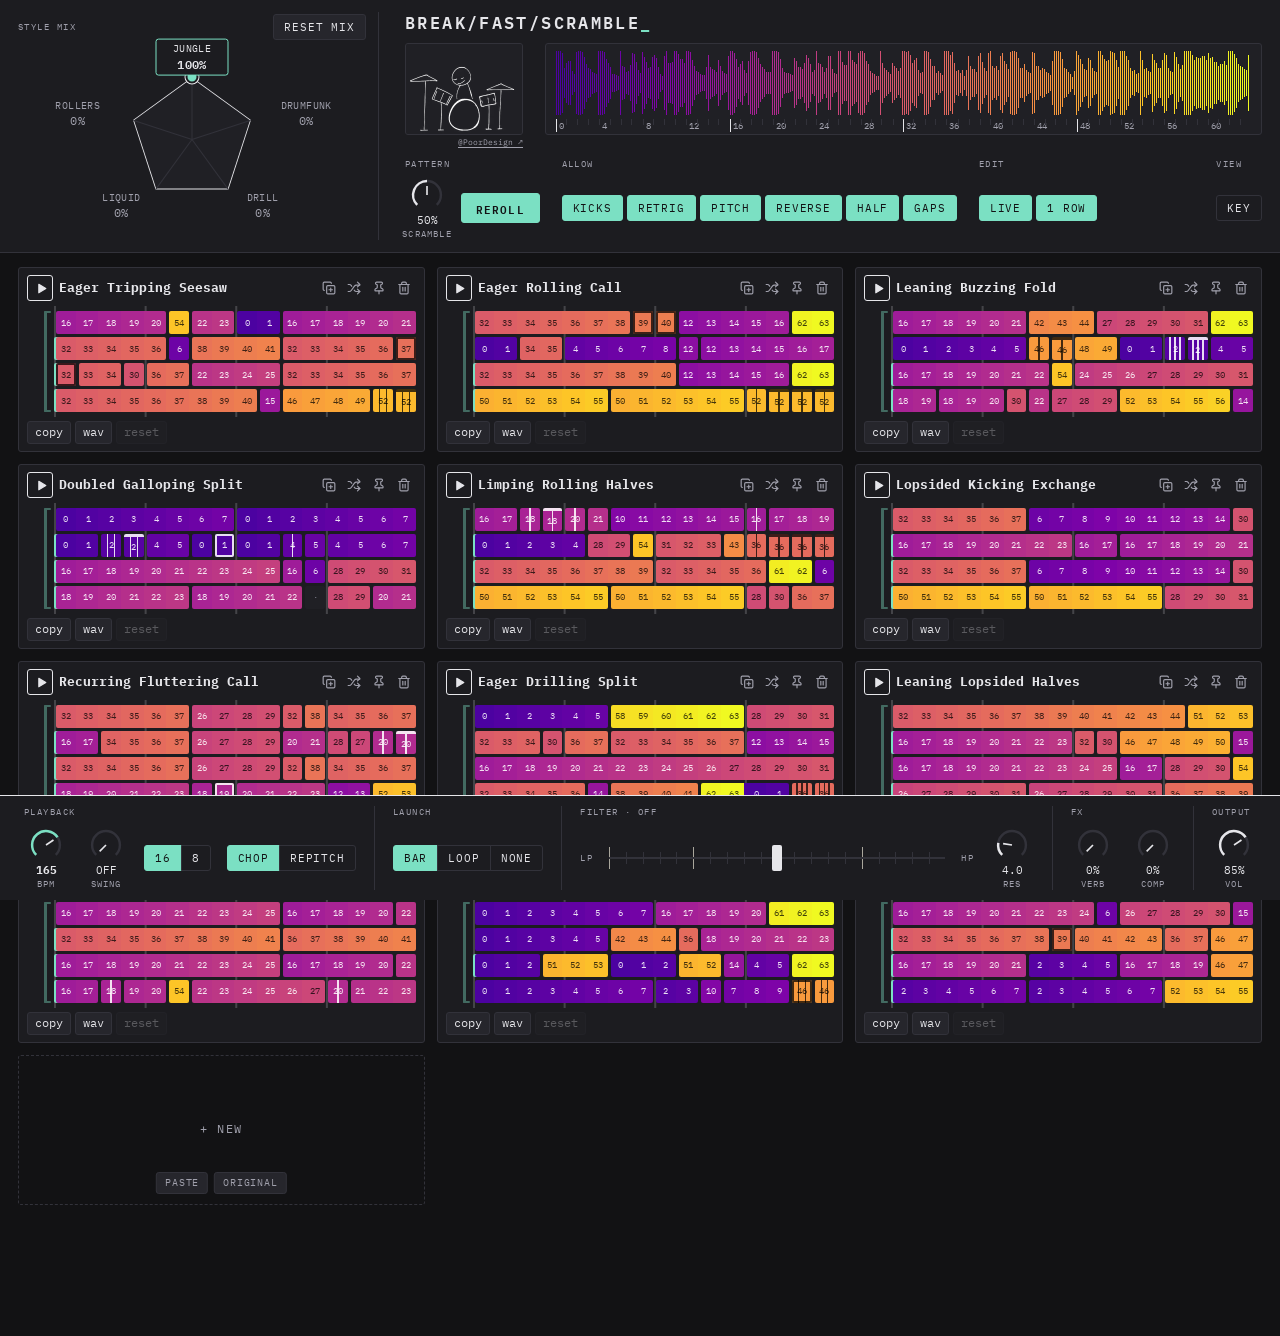
==== commit a7940098: "Refine break styles and add top-loop controls" ====
--- a/index.html
+++ b/index.html
@@ -13,14 +13,17 @@
   <div id="ideas"></div>
   <div class="generation-controls">
     <h1>BREAK/FAST/SCRAMBLE<span class="h1-cur">_</span></h1>
-    <canvas id="drummer" role="img" aria-label="Drummer: plays along with the pattern"></canvas>
+    <figure class="drummer-panel">
+      <canvas id="drummer" role="img" aria-label="Drummer: plays along with the pattern"></canvas>
+      <figcaption><a href="https://www.youtube.com/shorts/ekpSB0B-AKo" target="_blank" rel="noopener" title="breakcore in a nutshell" aria-label="Watch breakcore in a nutshell by @PoorDesign on YouTube">@PoorDesign ↗</a></figcaption>
+    </figure>
     <div id="wave" role="img" aria-label="Source break waveform showing the current playback position"><canvas></canvas><span class="wave-head" hidden></span></div>
     <div class="generation-mod"><span class="cap">PATTERN</span><div class="row">
       <div class="knob" data-k="scramble" data-min="0" data-max="1" data-step="0.01" data-def="0.5" data-label="SCRAMBLE"></div>
       <button id="gen" data-tip="REROLL — replace the current batch using the same settings. Pinned patterns and the playing pattern stay in place.">REROLL</button>
     </div></div>
     <div class="generation-mod"><span class="cap">ALLOW</span><div class="row"><div class="togs">
-      <button class="tog" data-k="retrig" data-tip="RETRIG — stutter rolls: a slice retriggered inside one 16th, usually a snare at a phrase end. ×2 = 32nds, ×3 = 16th triplets, ×4 = 64ths. Shown as a cell split into that many parts.">RETRIG</button><button class="tog" data-k="pitch" data-tip="PITCH — rolls that ramp up in pitch, and half-time drags pitched down.">PITCH</button><button class="tog" data-k="rev" data-tip="REVERSE — the odd slice played backwards, usually just before a downbeat.">REVERSE</button><button class="tog" data-k="half" data-tip="HALF — half-speed drag: a segment of the break plays at half speed, so it lasts twice as long and drops an octave, like a slowing record. Lands at the end of a bar. With REVERSE also on, about 1 in 3 plays backwards: a rewind swell into the next downbeat.">HALF</button><button class="tog" data-k="gap" data-tip="GAPS — drops an occasional off-beat slice to silence.">GAPS</button>
+      <button class="tog" data-k="kicks" data-tip="KICKS — turn off to swap kick slices for cymbals and generate top loops.">KICKS</button><button class="tog" data-k="retrig" data-tip="RETRIG — stutter rolls: a slice retriggered inside one 16th, usually a snare at a phrase end. ×2 = 32nds, ×3 = 16th triplets, ×4 = 64ths. Shown as a cell split into that many parts.">RETRIG</button><button class="tog" data-k="pitch" data-tip="PITCH — rolls that ramp up in pitch, and half-time drags pitched down.">PITCH</button><button class="tog" data-k="rev" data-tip="REVERSE — the odd slice played backwards, usually just before a downbeat.">REVERSE</button><button class="tog" data-k="half" data-tip="HALF — half-speed drag: a segment of the break plays at half speed, so it lasts twice as long and drops an octave, like a slowing record. Lands at the end of a bar. With REVERSE also on, about 1 in 3 plays backwards: a rewind swell into the next downbeat.">HALF</button><button class="tog" data-k="gap" data-tip="GAPS — drops an occasional off-beat slice to silence.">GAPS</button>
     </div></div></div>
     <div class="generation-mod"><span class="cap">EDIT</span><div class="row"><div class="togs">
       <button class="tog" data-k="live" data-tip="LIVE — while you drag a selection, the cards already show (and play) the swap or clone at the spot you're over. Move away and they go back; let go to keep it.">LIVE</button>
@@ -54,14 +57,6 @@
       <button type="button" data-op="pup" title="Pitch up a semitone (⇧ = octave)" aria-label="Raise pitch">+</button>
     </div>
   </div>
-  <div class="sb-section" role="group" aria-labelledby="sb-gain-label">
-    <span id="sb-gain-label" class="sb-label">Gain</span>
-    <div class="sb-grp">
-      <button type="button" data-op="vdn" title="Lower gain by 1 dB (⇧ = 6 dB)" aria-label="Lower gain">−</button>
-      <button type="button" data-op="vreset" class="sb-db" title="Reset gain to 0 dB">0 dB</button>
-      <button type="button" data-op="vup" title="Raise gain by 1 dB (⇧ = 6 dB)" aria-label="Raise gain">+</button>
-    </div>
-  </div>
   <div class="sb-section" role="group" aria-labelledby="sb-playback-label">
     <span id="sb-playback-label" class="sb-label">Playback</span>
     <div class="sb-grp">
@@ -84,6 +79,7 @@
     <span id="sb-actions-label" class="sb-label">Actions</span>
     <div class="sb-grp">
       <button type="button" data-op="regen" title="Regenerate the selection and fit the steps around it (⌘Z undoes)">REROLL</button>
+      <button type="button" data-op="tops" title="Swap kicks in the selection for cymbal slices. Shift-click for the whole pattern. ⌘Z undoes.">TOPS</button>
       <button type="button" data-op="del" title="Clear to rests (Delete)" aria-label="Clear to rests">CLR</button>
     </div>
   </div>
@@ -114,18 +110,18 @@
 </div>
 <div id="tip"></div>
 <script src="amen-data.js"></script>
-<script src="js/core.js"></script>
-<script src="js/analysis.js"></script>
+<script src="js/core.js?v=kicks"></script>
+<script src="js/analysis.js?v=kicks"></script>
 <script src="js/pattern.js"></script>
-<script src="js/generator.js"></script>
+<script src="js/generator.js?v=tops"></script>
 <script src="js/ideas.js"></script>
-<script src="js/playback.js"></script>
+<script src="js/playback.js?v=kicks"></script>
 <script src="js/wave.js"></script>
 <script src="js/drummer.js"></script>
 <script src="js/namer.js"></script>
 <script src="js/cards.js"></script>
-<script src="js/editing.js"></script>
-<script src="js/controls.js"></script>
-<script src="js/main.js"></script>
+<script src="js/editing.js?v=tops"></script>
+<script src="js/controls.js?v=kicks"></script>
+<script src="js/main.js?v=kicks"></script>
 </body>
 </html>
--- a/css/styles.css
+++ b/css/styles.css
@@ -483,12 +483,6 @@
   font-variant-numeric: tabular-nums;
   color: var(--fg);
 }
-#selbar .sb-db {
-  min-width: 6ch;
-  padding: 0;
-  font-variant-numeric: tabular-nums;
-  letter-spacing: 0;
-}
 #selbar .sb-in {
   height: 24px;
   min-width: 4ch;
@@ -502,12 +496,6 @@
   border-radius: 3px;
   outline: 0;
   text-align: center;
-}
-#selbar .sb-db:disabled {
-  background: transparent;
-  border-color: transparent;
-  color: var(--fg);
-  cursor: default;
 }
 #selbar:not(.vals) .sb-in {
   display: none;
@@ -971,9 +959,30 @@
   margin-left: auto;
 }
 /* the drummer plays along, in a box to the left of the waveform; without the sprite the waveform takes the row */
-#drummer {
+.drummer-panel {
   flex: none;
   width: 118px;
+  margin: 0;
+}
+.drummer-panel figcaption {
+  margin-top: 2px;
+  text-align: end;
+  font-size: 8px;
+}
+.drummer-panel a {
+  color: var(--dim);
+  text-underline-offset: 2px;
+}
+.drummer-panel a:hover,
+.drummer-panel a:focus-visible {
+  color: var(--acc);
+}
+.drummer-panel:has(> #drummer[hidden]) {
+  display: none;
+}
+#drummer {
+  display: block;
+  width: 100%;
   height: 92px;
   /* The sprite uses black ink and multiply. Invert it on the complements of paper and line. */
   background: #dfdfda;
@@ -983,13 +992,14 @@
 }
 #wave {
   position: relative;
+  align-self: flex-start;
   flex-basis: calc(100% - 118px - 22px);
   height: 92px;
   background: var(--paper);
   border: 1px solid var(--line);
   border-radius: 3px;
 }
-#drummer[hidden] + #wave {
+.drummer-panel:has(> #drummer[hidden]) + #wave {
   flex-basis: 100%;
 }
 #wave canvas {
@@ -1288,21 +1298,21 @@
   cursor: crosshair;
   touch-action: none;
 }
-.style-hex,
-.style-hex::before {
+.style-polygon,
+.style-polygon::before {
   position: absolute;
   inset: 0;
-  clip-path: polygon(50% 0%, 93.3% 25%, 93.3% 75%, 50% 100%, 6.7% 75%, 6.7% 25%);
-}
-.style-hex {
+  clip-path: var(--style-outline);
+}
+.style-polygon {
   background: var(--fg);
 }
-.style-hex::before {
+.style-polygon::before {
   content: '';
   inset: 1px;
   background: var(--paper);
 }
-.style-hex > span {
+.style-polygon > span {
   position: absolute;
   top: 50%;
   left: 50%;
@@ -1386,8 +1396,3 @@
 body.marking .card:not(.marking) .grid .cell {
   opacity: 0.22;
 }
-/* Gain: quieter steps fade toward the card colour (on paper, darker would read as louder); boosts keep the full fill.
-   Applied to the fill only, so the selection outline and its gutter bridges stay crisp. */
-.cell[style*='--lv'] {
-  background-color: color-mix(in srgb, var(--step-fill) calc(min(var(--lv), 1) * 100%), var(--panel));
-}
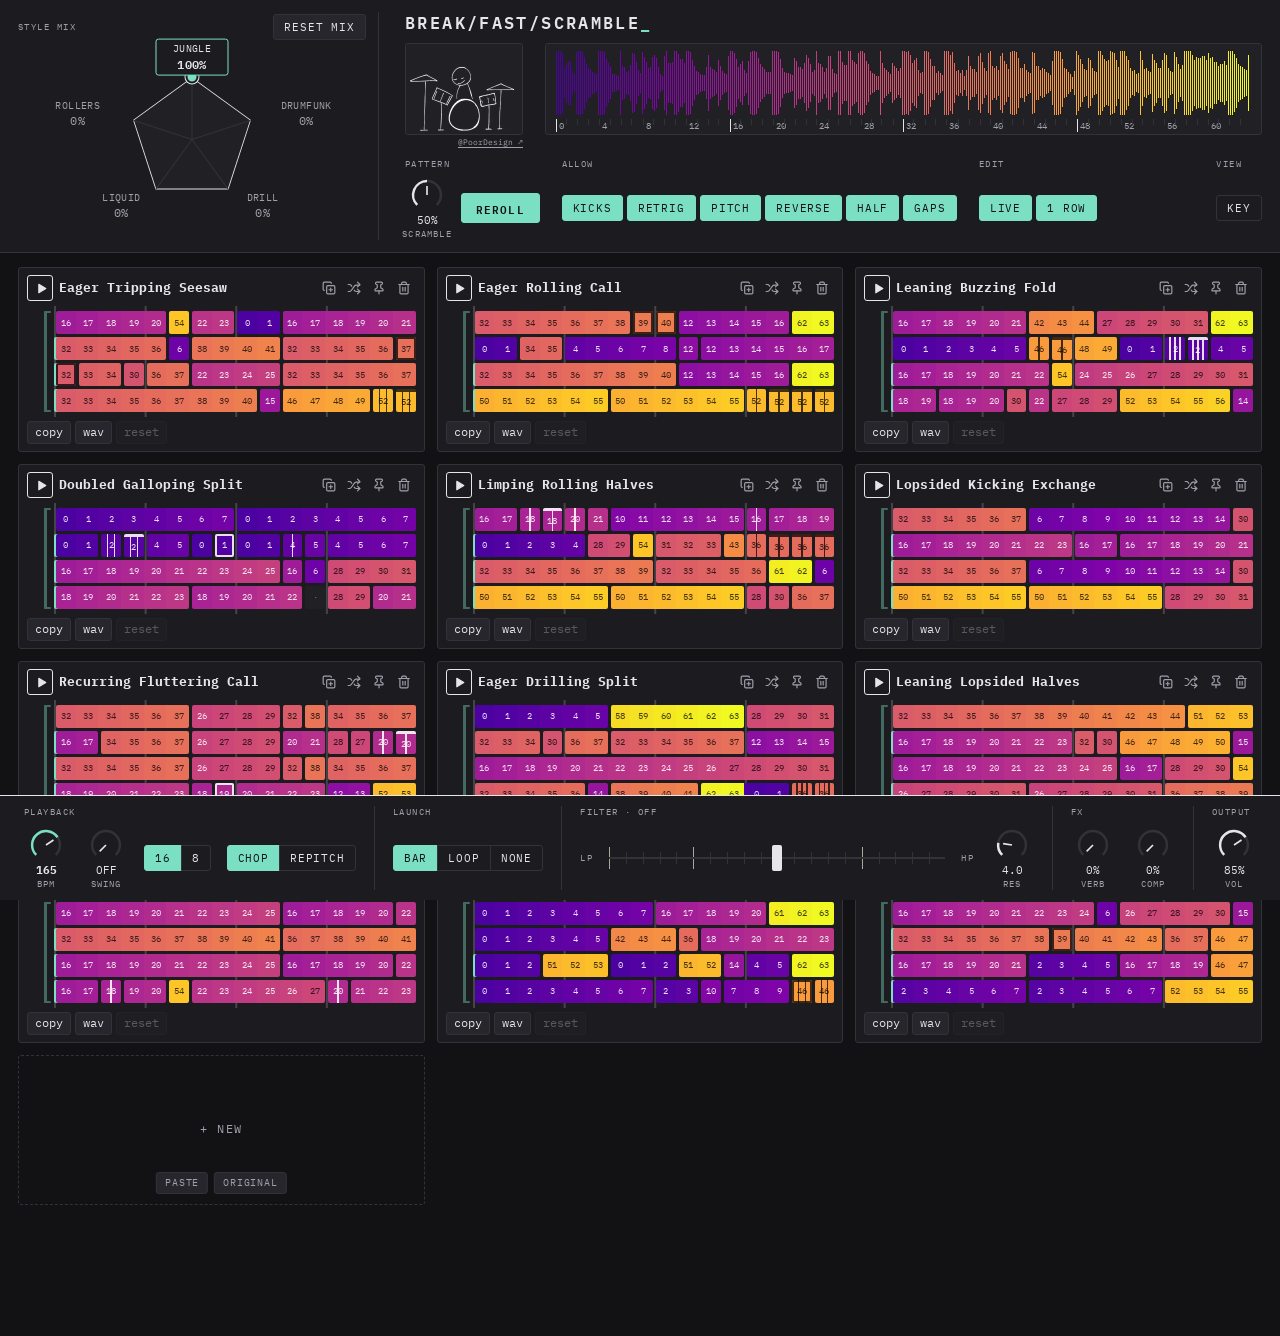
==== commit 8c5ac9c7: "Keep the animated bass drum still between kicks" ====
--- a/index.html
+++ b/index.html
@@ -117,7 +117,7 @@
 <script src="js/ideas.js"></script>
 <script src="js/playback.js?v=kicks"></script>
 <script src="js/wave.js"></script>
-<script src="js/drummer.js"></script>
+<script src="js/drummer.js?v=steady-kick"></script>
 <script src="js/namer.js"></script>
 <script src="js/cards.js"></script>
 <script src="js/editing.js?v=tops"></script>
